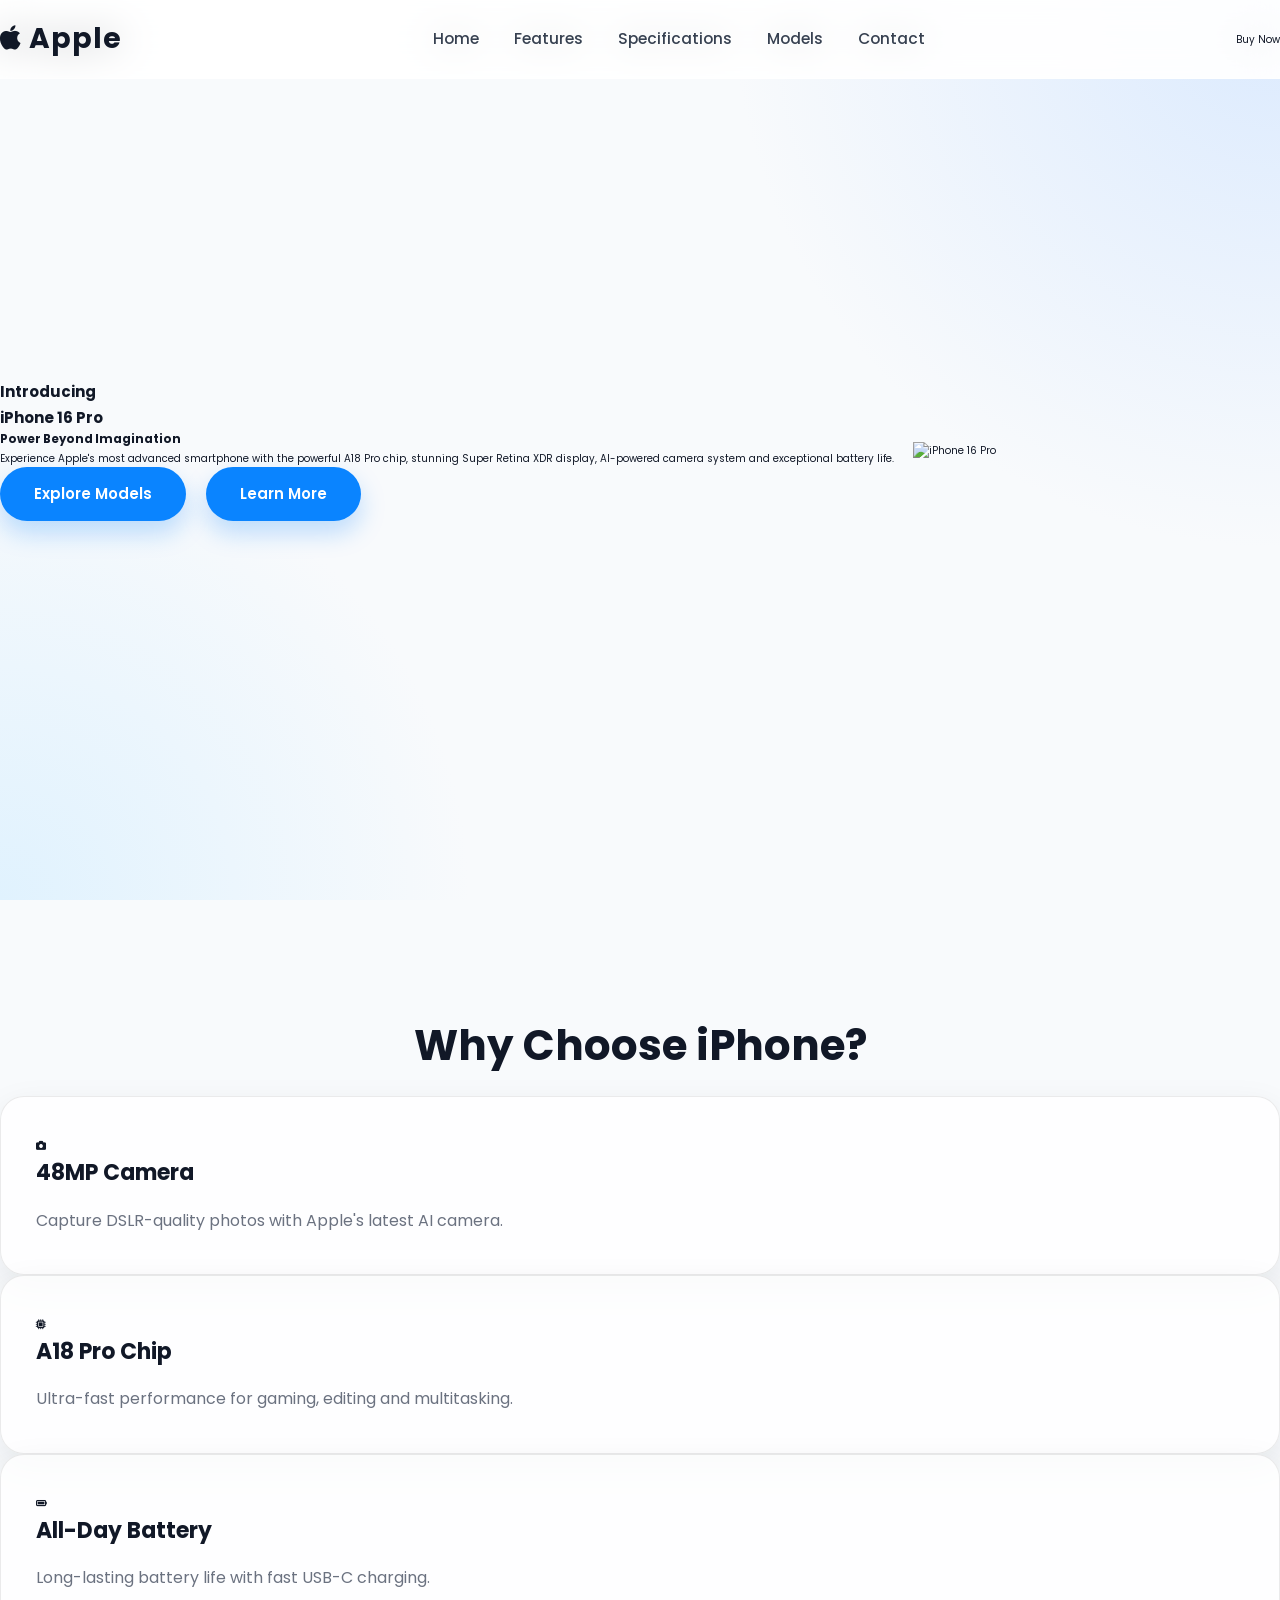
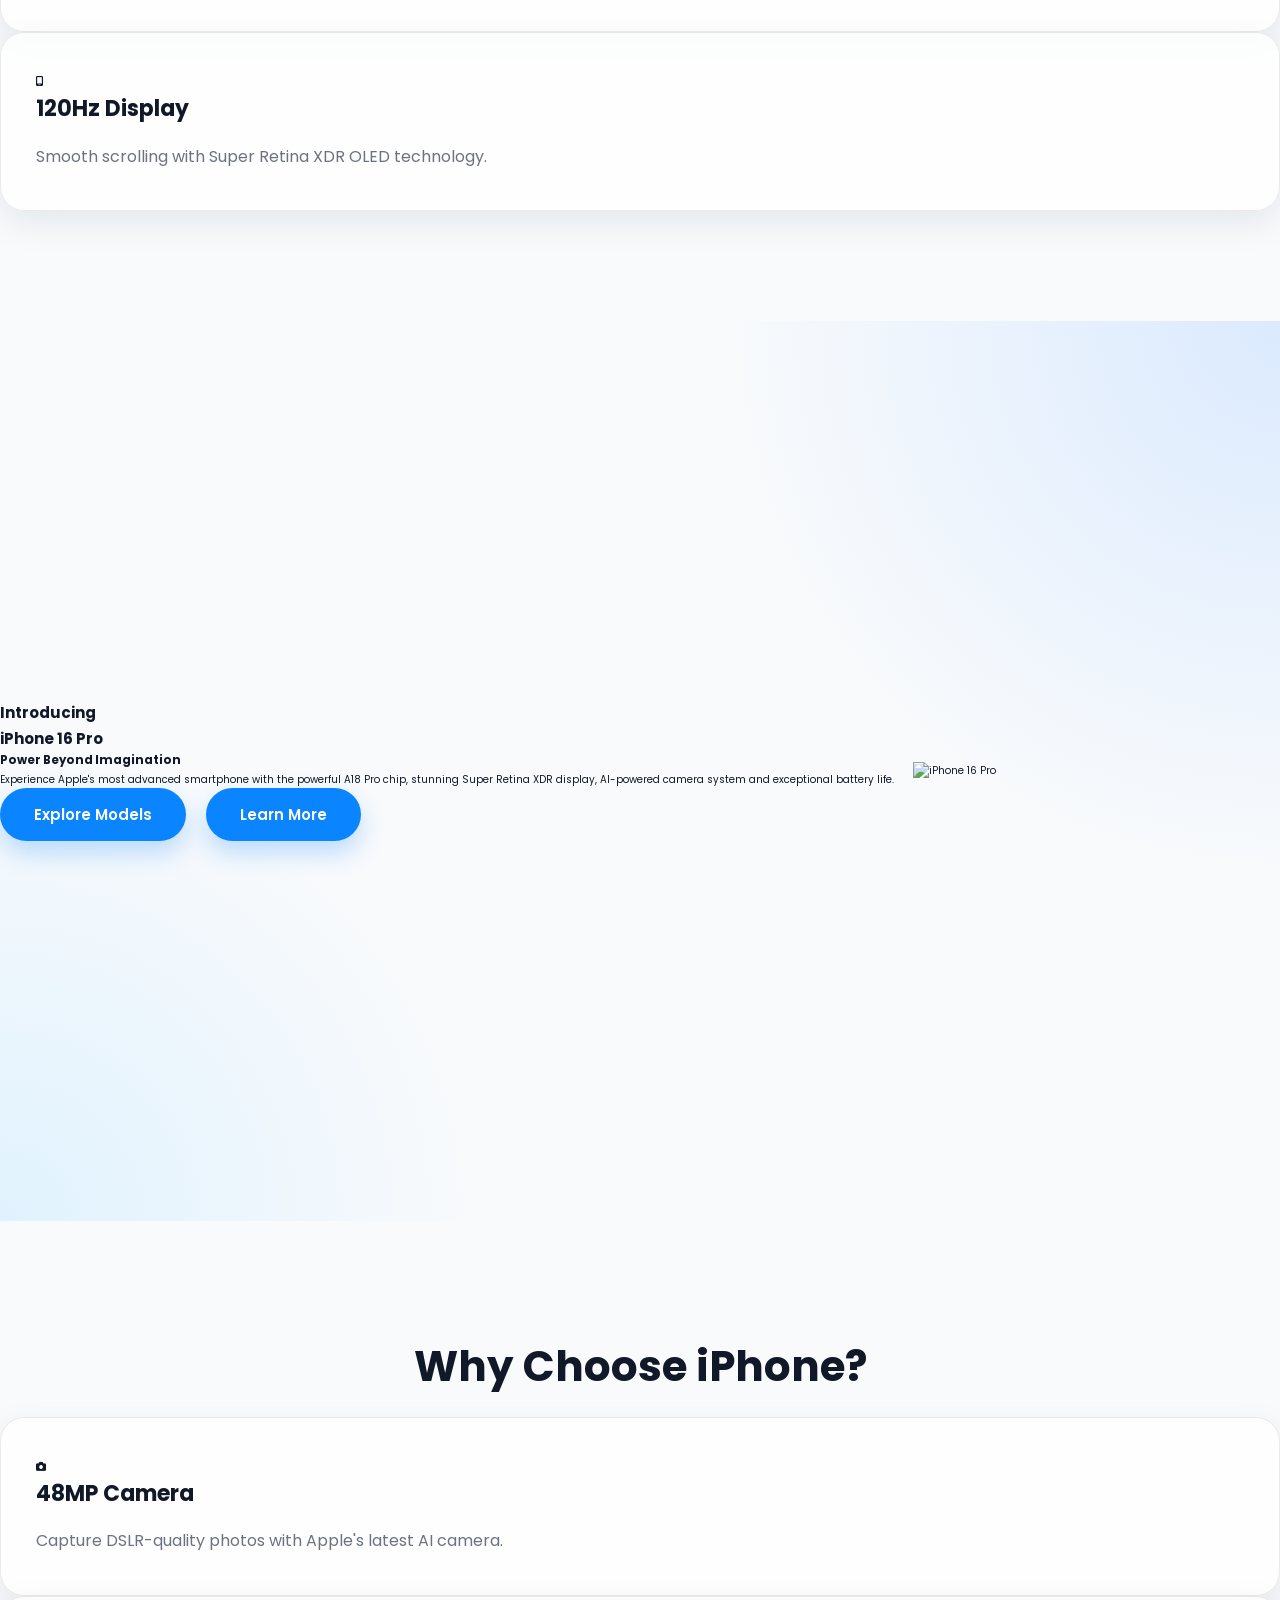
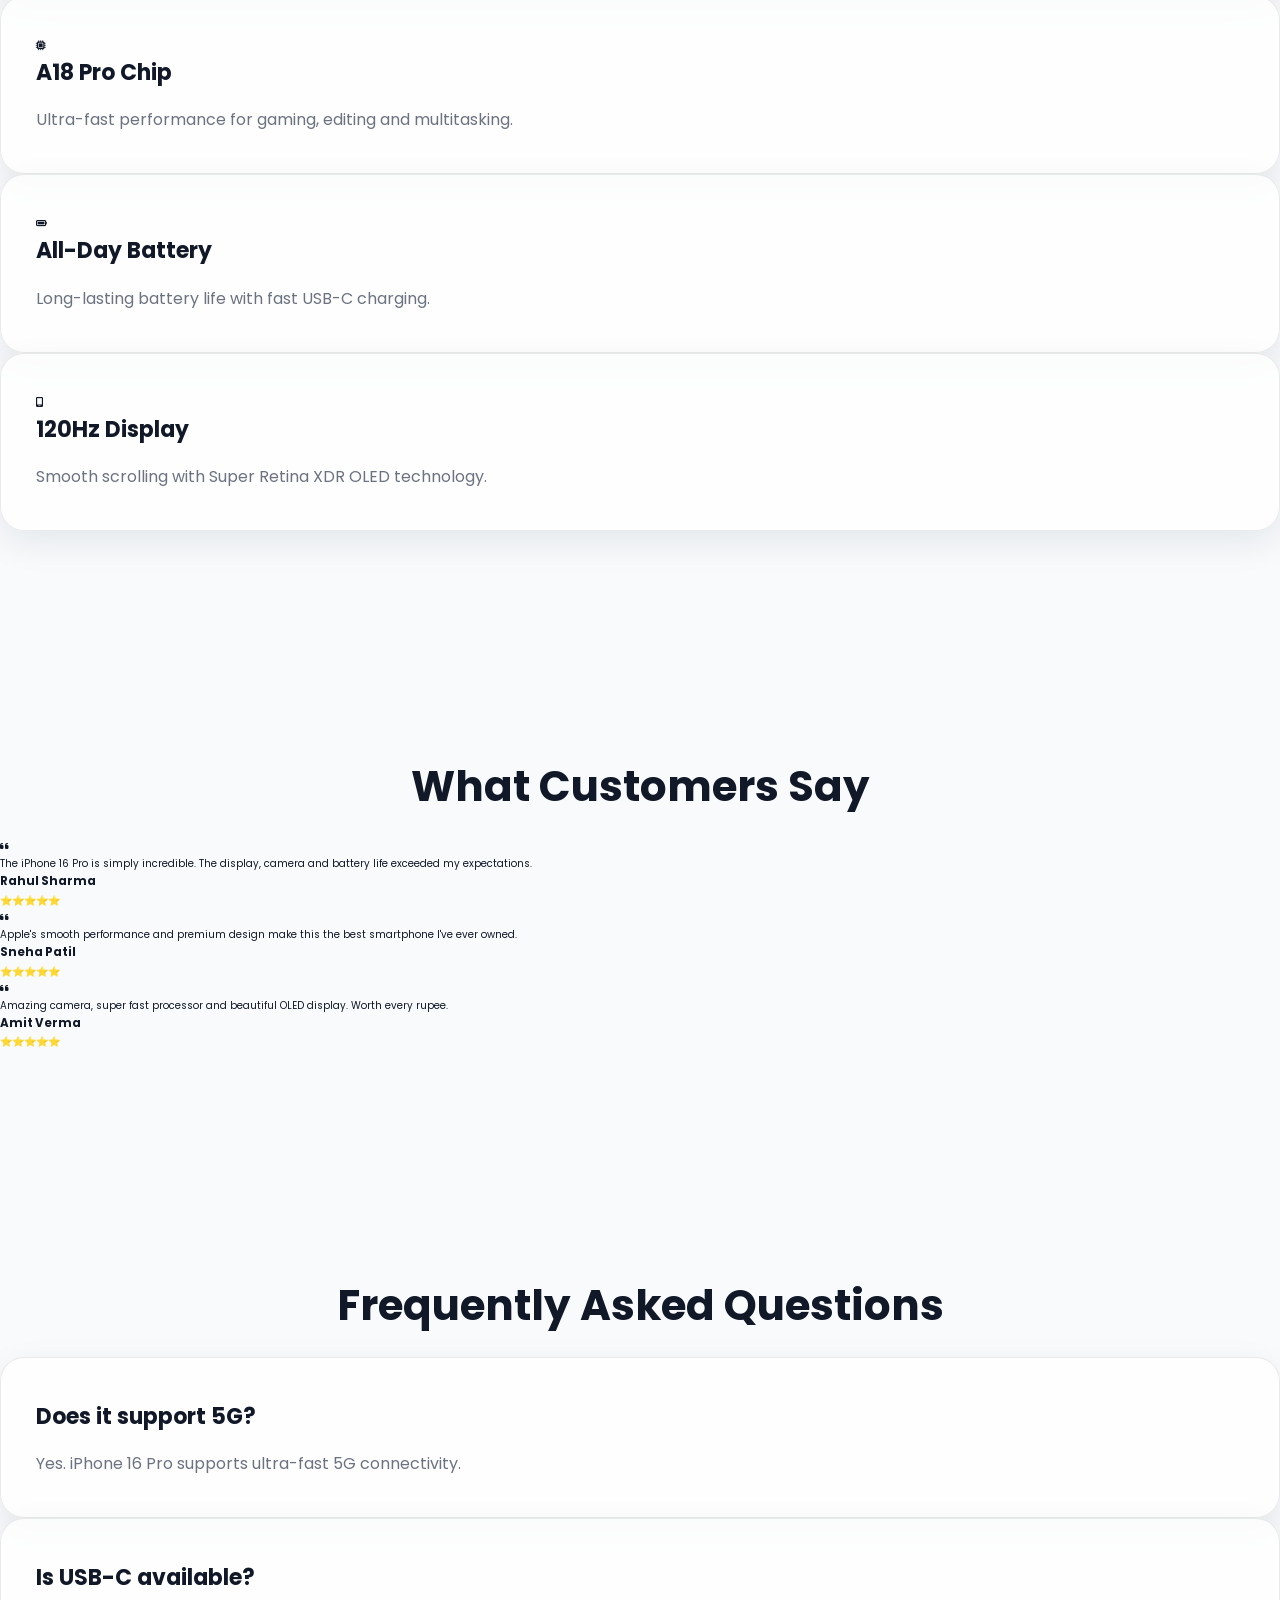
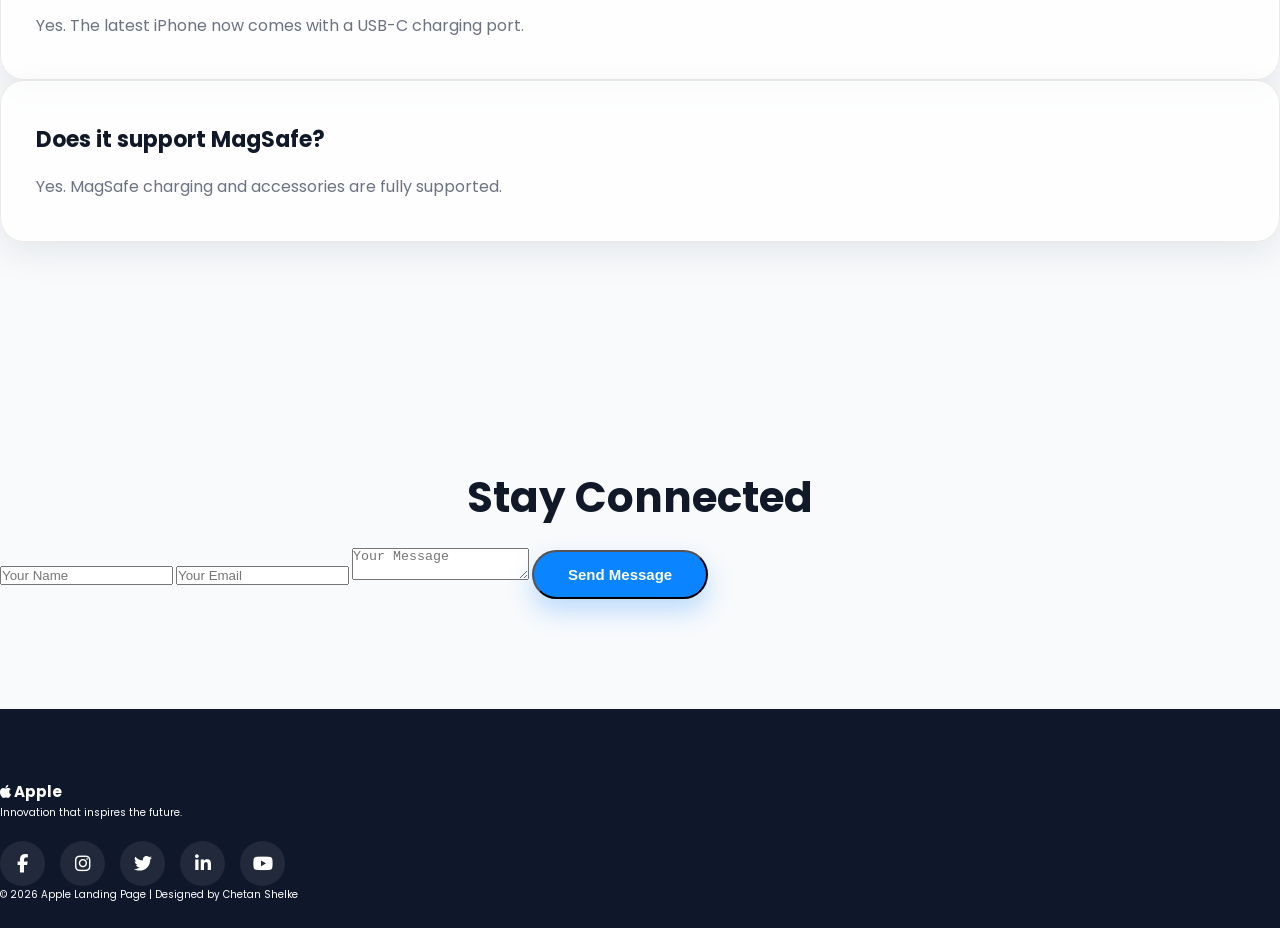
==== landingpage/index.html @ 45270ca0 "Add files via upload" ====
<!DOCTYPE html>
<html lang="en">

<head>

    <meta charset="UTF-8">
    <meta name="viewport" content="width=device-width, initial-scale=1.0">

    <title>Apple iPhone 16 Pro | Landing Page</title>

    <link rel="stylesheet" href="style.css">

    <link href="https://fonts.googleapis.com/css2?family=Poppins:wght@300;400;500;600;700;800&display=swap" rel="stylesheet">

    <link rel="stylesheet"
    href="https://cdnjs.cloudflare.com/ajax/libs/font-awesome/6.6.0/css/all.min.css">

</head>

<body>

<!--================ NAVBAR ================-->

<header>

<nav class="navbar">

<div class="logo">

<i class="fa-brands fa-apple"></i> Apple

</div>

<ul class="nav-links">

<li><a href="#home">Home</a></li>

<li><a href="#features">Features</a></li>

<li><a href="#specs">Specifications</a></li>

<li><a href="#models">Models</a></li>

<li><a href="#contact">Contact</a></li>

</ul>

<a href="#" class="buy-btn">

Buy Now

</a>

</nav>

</header>

<!--================ HERO ================-->

<section id="home" class="hero">

<div class="hero-text">

<h1>

Introducing

</h1>

<h2>

iPhone 16 Pro

</h2>

<h3>

Power Beyond Imagination

</h3>

<p>

Experience Apple's most advanced smartphone with the powerful
A18 Pro chip, stunning Super Retina XDR display, AI-powered
camera system and exceptional battery life.

</p>

<div class="hero-buttons">

<a href="#models" class="btn">

Explore Models

</a>

<a href="#features" class="btn secondary">

Learn More

</a>

</div>

</div>

<div class="hero-image">

<img src="images/iphone1.png" alt="iPhone 16 Pro">

</div>

</section>

<!--================ FEATURES ================-->

<section id="features">

<h2 class="section-title">

Why Choose iPhone?

</h2>

<div class="feature-container">

<div class="feature-card">

<i class="fa-solid fa-camera"></i>

<h3>48MP Camera</h3>

<p>

Capture DSLR-quality photos with Apple's latest AI camera.

</p>

</div>

<div class="feature-card">

<i class="fa-solid fa-microchip"></i>

<h3>A18 Pro Chip</h3>

<p>

Ultra-fast performance for gaming, editing and multitasking.

</p>

</div>

<div class="feature-card">

<i class="fa-solid fa-battery-full"></i>

<h3>All-Day Battery</h3>

<p>

Long-lasting battery life with fast USB-C charging.

</p>

</div>

<div class="feature-card">

<i class="fa-solid fa-mobile-screen"></i>

<h3>120Hz Display</h3>

<p>

Smooth scrolling with Super Retina XDR OLED technology.

</p>

</div>

</div>

</section>

<!DOCTYPE html>
<html lang="en">

<head>

    <meta charset="UTF-8">
    <meta name="viewport" content="width=device-width, initial-scale=1.0">

    <title>Apple iPhone 16 Pro | Landing Page</title>

    <link rel="stylesheet" href="style.css">

    <link href="https://fonts.googleapis.com/css2?family=Poppins:wght@300;400;500;600;700;800&display=swap" rel="stylesheet">

    <link rel="stylesheet"
    href="https://cdnjs.cloudflare.com/ajax/libs/font-awesome/6.6.0/css/all.min.css">

</head>

<body>

<!--================ NAVBAR ================-->

<header>

<nav class="navbar">

<div class="logo">

<i class="fa-brands fa-apple"></i> Apple

</div>

<ul class="nav-links">

<li><a href="#home">Home</a></li>

<li><a href="#features">Features</a></li>

<li><a href="#specs">Specifications</a></li>

<li><a href="#models">Models</a></li>

<li><a href="#contact">Contact</a></li>

</ul>

<a href="#" class="buy-btn">

Buy Now

</a>

</nav>

</header>

<!--================ HERO ================-->

<section id="home" class="hero">

<div class="hero-text">

<h1>

Introducing

</h1>

<h2>

iPhone 16 Pro

</h2>

<h3>

Power Beyond Imagination

</h3>

<p>

Experience Apple's most advanced smartphone with the powerful
A18 Pro chip, stunning Super Retina XDR display, AI-powered
camera system and exceptional battery life.

</p>

<div class="hero-buttons">

<a href="#models" class="btn">

Explore Models

</a>

<a href="#features" class="btn secondary">

Learn More

</a>

</div>

</div>

<div class="hero-image">

<img src="images/iphone1.png" alt="iPhone 16 Pro">

</div>

</section>

<!--================ FEATURES ================-->

<section id="features">

<h2 class="section-title">

Why Choose iPhone?

</h2>

<div class="feature-container">

<div class="feature-card">

<i class="fa-solid fa-camera"></i>

<h3>48MP Camera</h3>

<p>

Capture DSLR-quality photos with Apple's latest AI camera.

</p>

</div>

<div class="feature-card">

<i class="fa-solid fa-microchip"></i>

<h3>A18 Pro Chip</h3>

<p>

Ultra-fast performance for gaming, editing and multitasking.

</p>

</div>

<div class="feature-card">

<i class="fa-solid fa-battery-full"></i>

<h3>All-Day Battery</h3>

<p>

Long-lasting battery life with fast USB-C charging.

</p>

</div>

<div class="feature-card">

<i class="fa-solid fa-mobile-screen"></i>

<h3>120Hz Display</h3>

<p>

Smooth scrolling with Super Retina XDR OLED technology.

</p>

</div>

</div>

</section>

<!--================ REVIEWS ================-->

<section id="reviews">

    <h2 class="section-title">What Customers Say</h2>

    <div class="review-container">

        <div class="review-card">

            <i class="fa-solid fa-quote-left"></i>

            <p>

                The iPhone 16 Pro is simply incredible. The display,
                camera and battery life exceeded my expectations.

            </p>

            <h3>Rahul Sharma</h3>

            <span>⭐⭐⭐⭐⭐</span>

        </div>

        <div class="review-card">

            <i class="fa-solid fa-quote-left"></i>

            <p>

                Apple's smooth performance and premium design make
                this the best smartphone I've ever owned.

            </p>

            <h3>Sneha Patil</h3>

            <span>⭐⭐⭐⭐⭐</span>

        </div>

        <div class="review-card">

            <i class="fa-solid fa-quote-left"></i>

            <p>

                Amazing camera, super fast processor and beautiful
                OLED display. Worth every rupee.

            </p>

            <h3>Amit Verma</h3>

            <span>⭐⭐⭐⭐⭐</span>

        </div>

    </div>

</section>

<!--================ FAQ ================-->

<section>

    <h2 class="section-title">Frequently Asked Questions</h2>

    <div class="feature-container">

        <div class="feature-card">

            <h3>Does it support 5G?</h3>

            <p>

                Yes. iPhone 16 Pro supports ultra-fast 5G connectivity.

            </p>

        </div>

        <div class="feature-card">

            <h3>Is USB-C available?</h3>

            <p>

                Yes. The latest iPhone now comes with a USB-C charging port.

            </p>

        </div>

        <div class="feature-card">

            <h3>Does it support MagSafe?</h3>

            <p>

                Yes. MagSafe charging and accessories are fully supported.

            </p>

        </div>

    </div>

</section>

<!--================ CONTACT ================-->

<section id="contact">

    <h2 class="section-title">Stay Connected</h2>

    <form>

        <input
            type="text"
            placeholder="Your Name"
            required>

        <input
            type="email"
            placeholder="Your Email"
            required>

        <textarea
            placeholder="Your Message"
            required></textarea>

        <button class="btn">

            Send Message

        </button>

    </form>

</section>

<!--================ FOOTER ================-->

<footer>

    <div class="footer-content">

        <h2>

            <i class="fa-brands fa-apple"></i>

            Apple

        </h2>

        <p>

            Innovation that inspires the future.

        </p>

        <div class="social-icons">

            <a href="#"><i class="fab fa-facebook-f"></i></a>

            <a href="#"><i class="fab fa-instagram"></i></a>

            <a href="#"><i class="fab fa-twitter"></i></a>

            <a href="#"><i class="fab fa-linkedin-in"></i></a>

            <a href="#"><i class="fab fa-youtube"></i></a>

        </div>

        <p class="copyright">

            © 2026 Apple Landing Page | Designed by Chetan Shelke

        </p>

    </div>

</footer>

<script src="script.js"></script>

</body>

</html>
---- landingpage/style.css ----
/*========================================
        MODERN PREMIUM LANDING PAGE
        PART 1
========================================*/

@import url('https://fonts.googleapis.com/css2?family=Poppins:wght@300;400;500;600;700;800&display=swap');

:root{
    --primary:#0a84ff;
    --dark:#111827;
    --text:#374151;
    --light:#6b7280;
    --white:#ffffff;
    --bg:#f8fafc;
    --border:rgba(0,0,0,.08);
    --shadow:0 12px 35px rgba(15,23,42,.08);
    --radius:20px;
    --transition:.35s ease;
}

*{
    margin:0;
    padding:0;
    box-sizing:border-box;
    scroll-behavior:smooth;
}

html{
    font-size:62.5%;
}

body{
    font-family:'Poppins',sans-serif;
    background:var(--bg);
    color:var(--dark);
    overflow-x:hidden;
    line-height:1.7;
}

a{
    text-decoration:none;
    color:inherit;
}

ul{
    list-style:none;
}

img{
    width:100%;
    display:block;
}

.container{
    width:90%;
    max-width:1250px;
    margin:auto;
}

section{
    padding:110px 0;
}

/*========================================
            SECTION TITLE
========================================*/

.section-title{
    font-size:4.2rem;
    font-weight:700;
    text-align:center;
    margin-bottom:15px;
    color:var(--dark);
}

.section-title span{
    color:var(--primary);
}

.section-subtitle{
    text-align:center;
    font-size:1.7rem;
    color:var(--light);
    max-width:700px;
    margin:0 auto 70px;
}

/*========================================
            HEADER
========================================*/

header{
    position:fixed;
    top:0;
    left:0;
    width:100%;
    z-index:1000;
    backdrop-filter:blur(18px);
    background:rgba(255,255,255,.75);
    border-bottom:1px solid rgba(255,255,255,.3);
}

nav{
    height:78px;
    display:flex;
    justify-content:space-between;
    align-items:center;
}

.logo{
    font-size:2.8rem;
    font-weight:700;
    letter-spacing:1px;
}

.logo span{
    color:var(--primary);
}

.nav-links{
    display:flex;
    gap:35px;
}

.nav-links a{
    font-size:1.55rem;
    font-weight:500;
    color:var(--text);
    position:relative;
    transition:var(--transition);
}

.nav-links a::after{
    content:"";
    position:absolute;
    left:0;
    bottom:-6px;
    width:0;
    height:2px;
    background:var(--primary);
    transition:var(--transition);
}

.nav-links a:hover{
    color:var(--primary);
}

.nav-links a:hover::after{
    width:100%;
}

.btn{
    display:inline-flex;
    align-items:center;
    justify-content:center;
    padding:14px 34px;
    border-radius:50px;
    background:var(--primary);
    color:#fff;
    font-size:1.5rem;
    font-weight:600;
    transition:var(--transition);
    box-shadow:0 12px 25px rgba(10,132,255,.25);
}

.btn:hover{
    transform:translateY(-4px);
    box-shadow:0 18px 35px rgba(10,132,255,.35);
}

.btn-outline{
    background:transparent;
    color:var(--primary);
    border:2px solid var(--primary);
    box-shadow:none;
}

.btn-outline:hover{
    background:var(--primary);
    color:#fff;
}

/*========================================
            HERO
========================================*/

.hero{
    min-height:100vh;
    display:flex;
    align-items:center;
    background:
    radial-gradient(circle at top right,#dbeafe 0%,transparent 35%),
    radial-gradient(circle at bottom left,#e0f2fe 0%,transparent 30%),
    #f8fafc;
}

.hero-content{
    flex:1;
}

.hero-content h1{
    font-size:6rem;
    line-height:1.15;
    margin-bottom:20px;
    font-weight:800;
}

.hero-content h1 span{
    color:var(--primary);
}

.hero-content p{
    font-size:1.8rem;
    color:var(--light);
    max-width:580px;
    margin-bottom:40px;
}

.hero-buttons{
    display:flex;
    gap:20px;
}

.hero-image{
    flex:1;
    display:flex;
    justify-content:center;
}

.hero-image img{
    width:90%;
    max-width:520px;
    animation:float 5s ease-in-out infinite;
}

@keyframes float{

0%{
transform:translateY(0);
}

50%{
transform:translateY(-18px);
}

100%{
transform:translateY(0);
}

}

/*========================================
            FEATURES
========================================*/

.features{
    background:#fff;
}

.features-grid{
    display:grid;
    grid-template-columns:repeat(auto-fit,minmax(280px,1fr));
    gap:30px;
}

.feature-card{
    background:rgba(255,255,255,.8);
    border:1px solid var(--border);
    border-radius:24px;
    padding:40px 35px;
    transition:var(--transition);
    box-shadow:var(--shadow);
}

.feature-card:hover{
    transform:translateY(-10px);
    border-color:rgba(10,132,255,.3);
}

.feature-icon{
    width:70px;
    height:70px;
    border-radius:18px;
    display:flex;
    align-items:center;
    justify-content:center;
    background:#eef6ff;
    color:var(--primary);
    font-size:3rem;
    margin-bottom:25px;
}

.feature-card h3{
    font-size:2.2rem;
    margin-bottom:15px;
}

.feature-card p{
    font-size:1.6rem;
    color:var(--light);
}

/*========================================
            ABOUT
========================================*/

.about{
    background:#f8fafc;
}

.about-wrapper{
    display:grid;
    grid-template-columns:repeat(auto-fit,minmax(420px,1fr));
    gap:70px;
    align-items:center;
}

.about-image img{
    border-radius:28px;
    box-shadow:var(--shadow);
}

.about-content h2{
    font-size:4.2rem;
    margin-bottom:20px;
}

.about-content h2 span{
    color:var(--primary);
}

.about-content p{
    font-size:1.7rem;
    color:var(--light);
    margin-bottom:25px;
}

.about-list{
    margin-top:30px;
}

.about-list li{
    display:flex;
    align-items:center;
    gap:15px;
    font-size:1.7rem;
    margin-bottom:18px;
    color:var(--text);
}

.about-list i{
    width:40px;
    height:40px;
    border-radius:50%;
    display:flex;
    justify-content:center;
    align-items:center;
    background:#eaf4ff;
    color:var(--primary);
    font-size:1.7rem;
}

/*========================================
        MODERN PREMIUM LANDING PAGE
        PART 2
========================================*/

/*========================================
            SERVICES
========================================*/

.services{
    background:#ffffff;
}

.services-grid{
    display:grid;
    grid-template-columns:repeat(auto-fit,minmax(320px,1fr));
    gap:35px;
}

.service-card{
    background:#fff;
    border:1px solid var(--border);
    border-radius:24px;
    overflow:hidden;
    box-shadow:var(--shadow);
    transition:var(--transition);
}

.service-card:hover{
    transform:translateY(-12px);
    box-shadow:0 20px 45px rgba(15,23,42,.12);
}

.service-card img{
    height:240px;
    object-fit:cover;
}

.service-content{
    padding:30px;
}

.service-content h3{
    font-size:2.3rem;
    margin-bottom:15px;
}

.service-content p{
    font-size:1.6rem;
    color:var(--light);
    margin-bottom:20px;
}

/*========================================
            STATS
========================================*/

.stats{
    background:linear-gradient(135deg,#0f172a,#1e3a8a);
    color:#fff;
}

.stats-grid{
    display:grid;
    grid-template-columns:repeat(auto-fit,minmax(220px,1fr));
    gap:30px;
    text-align:center;
}

.stat-box{
    padding:30px;
}

.stat-box h2{
    font-size:5rem;
    font-weight:700;
    margin-bottom:10px;
}

.stat-box p{
    font-size:1.7rem;
    opacity:.9;
}

/*========================================
        TESTIMONIALS
========================================*/

.testimonials{
    background:#f8fafc;
}

.testimonial-grid{
    display:grid;
    grid-template-columns:repeat(auto-fit,minmax(320px,1fr));
    gap:35px;
}

.testimonial-card{
    background:#fff;
    padding:35px;
    border-radius:24px;
    border:1px solid var(--border);
    box-shadow:var(--shadow);
    transition:var(--transition);
}

.testimonial-card:hover{
    transform:translateY(-8px);
}

.testimonial-card img{
    width:75px;
    height:75px;
    border-radius:50%;
    margin-bottom:20px;
    object-fit:cover;
}

.testimonial-card h3{
    font-size:2rem;
    margin-bottom:8px;
}

.testimonial-card span{
    display:block;
    color:var(--primary);
    margin-bottom:15px;
    font-size:1.4rem;
}

.testimonial-card p{
    font-size:1.6rem;
    color:var(--light);
    margin-bottom:15px;
}

.stars{
    color:#f59e0b;
    font-size:1.8rem;
}

/*========================================
            CONTACT
========================================*/

.contact{
    background:#ffffff;
}

.contact-wrapper{
    display:grid;
    grid-template-columns:repeat(auto-fit,minmax(380px,1fr));
    gap:60px;
    align-items:center;
}

.contact-info h2{
    font-size:4rem;
    margin-bottom:20px;
}

.contact-info p{
    font-size:1.7rem;
    color:var(--light);
    margin-bottom:30px;
}

.contact-details div{
    display:flex;
    align-items:center;
    gap:15px;
    margin-bottom:20px;
    font-size:1.6rem;
}

.contact-details i{
    width:48px;
    height:48px;
    border-radius:50%;
    background:#eef6ff;
    color:var(--primary);
    display:flex;
    justify-content:center;
    align-items:center;
}

.contact-form{
    background:#fff;
    padding:40px;
    border-radius:24px;
    border:1px solid var(--border);
    box-shadow:var(--shadow);
}

.contact-form input,
.contact-form textarea{
    width:100%;
    padding:16px 18px;
    margin-bottom:20px;
    border:1px solid #d1d5db;
    border-radius:12px;
    font-size:1.6rem;
    font-family:'Poppins',sans-serif;
    outline:none;
    transition:.3s;
}

.contact-form input:focus,
.contact-form textarea:focus{
    border-color:var(--primary);
}

.contact-form textarea{
    resize:none;
    height:170px;
}

.contact-form button{
    border:none;
    cursor:pointer;
}

/*========================================
            FOOTER
========================================*/

footer{
    background:#0f172a;
    color:#fff;
    padding:70px 0 25px;
}

.footer-container{
    display:grid;
    grid-template-columns:repeat(auto-fit,minmax(240px,1fr));
    gap:40px;
}

.footer-box h3{
    font-size:2.2rem;
    margin-bottom:20px;
}

.footer-box p,
.footer-box a{
    color:#cbd5e1;
    font-size:1.5rem;
    margin-bottom:12px;
    display:block;
    transition:.3s;
}

.footer-box a:hover{
    color:#ffffff;
    padding-left:5px;
}

.social-icons{
    display:flex;
    gap:15px;
    margin-top:20px;
}

.social-icons a{
    width:45px;
    height:45px;
    display:flex;
    justify-content:center;
    align-items:center;
    border-radius:50%;
    background:rgba(255,255,255,.08);
    transition:.3s;
    font-size:1.8rem;
}

.social-icons a:hover{
    background:var(--primary);
    transform:translateY(-5px);
}

.footer-bottom{
    margin-top:50px;
    padding-top:20px;
    border-top:1px solid rgba(255,255,255,.1);
    text-align:center;
    font-size:1.5rem;
    color:#94a3b8;
}

/*========================================
        SCROLL TO TOP
========================================*/

.scroll-top{
    position:fixed;
    right:25px;
    bottom:25px;
    width:52px;
    height:52px;
    background:var(--primary);
    color:#fff;
    display:flex;
    justify-content:center;
    align-items:center;
    border-radius:50%;
    box-shadow:0 12px 25px rgba(10,132,255,.35);
    transition:var(--transition);
    cursor:pointer;
    z-index:999;
}

.scroll-top:hover{
    transform:translateY(-6px) scale(1.08);
}

/*========================================
        RESPONSIVE
========================================*/

@media(max-width:992px){

    html{
        font-size:58%;
    }

    .hero{
        flex-direction:column;
        text-align:center;
        padding-top:120px;
    }

    .hero-buttons{
        justify-content:center;
    }

    .about-wrapper,
    .contact-wrapper{
        grid-template-columns:1fr;
    }

    nav{
        flex-direction:column;
        height:auto;
        padding:18px 0;
    }

    .nav-links{
        margin-top:15px;
        flex-wrap:wrap;
        justify-content:center;
    }
}

@media(max-width:768px){

    html{
        font-size:55%;
    }

    .section-title{
        font-size:3.4rem;
    }

    .hero-content h1{
        font-size:4.5rem;
    }

    .services-grid,
    .stats-grid,
    .testimonial-grid,
    .footer-container{
        grid-template-columns:1fr;
    }
}

@media(max-width:480px){

    html{
        font-size:50%;
    }

    .hero-content h1{
        font-size:3.8rem;
    }

    .btn{
        width:100%;
    }

    .hero-buttons{
        flex-direction:column;
    }

    .contact-form{
        padding:25px;
    }

    .feature-card,
    .service-card,
    .testimonial-card{
        border-radius:18px;
    }
}
---- landingpage/style.css ----
/*========================================
        MODERN PREMIUM LANDING PAGE
        PART 1
========================================*/

@import url('https://fonts.googleapis.com/css2?family=Poppins:wght@300;400;500;600;700;800&display=swap');

:root{
    --primary:#0a84ff;
    --dark:#111827;
    --text:#374151;
    --light:#6b7280;
    --white:#ffffff;
    --bg:#f8fafc;
    --border:rgba(0,0,0,.08);
    --shadow:0 12px 35px rgba(15,23,42,.08);
    --radius:20px;
    --transition:.35s ease;
}

*{
    margin:0;
    padding:0;
    box-sizing:border-box;
    scroll-behavior:smooth;
}

html{
    font-size:62.5%;
}

body{
    font-family:'Poppins',sans-serif;
    background:var(--bg);
    color:var(--dark);
    overflow-x:hidden;
    line-height:1.7;
}

a{
    text-decoration:none;
    color:inherit;
}

ul{
    list-style:none;
}

img{
    width:100%;
    display:block;
}

.container{
    width:90%;
    max-width:1250px;
    margin:auto;
}

section{
    padding:110px 0;
}

/*========================================
            SECTION TITLE
========================================*/

.section-title{
    font-size:4.2rem;
    font-weight:700;
    text-align:center;
    margin-bottom:15px;
    color:var(--dark);
}

.section-title span{
    color:var(--primary);
}

.section-subtitle{
    text-align:center;
    font-size:1.7rem;
    color:var(--light);
    max-width:700px;
    margin:0 auto 70px;
}

/*========================================
            HEADER
========================================*/

header{
    position:fixed;
    top:0;
    left:0;
    width:100%;
    z-index:1000;
    backdrop-filter:blur(18px);
    background:rgba(255,255,255,.75);
    border-bottom:1px solid rgba(255,255,255,.3);
}

nav{
    height:78px;
    display:flex;
    justify-content:space-between;
    align-items:center;
}

.logo{
    font-size:2.8rem;
    font-weight:700;
    letter-spacing:1px;
}

.logo span{
    color:var(--primary);
}

.nav-links{
    display:flex;
    gap:35px;
}

.nav-links a{
    font-size:1.55rem;
    font-weight:500;
    color:var(--text);
    position:relative;
    transition:var(--transition);
}

.nav-links a::after{
    content:"";
    position:absolute;
    left:0;
    bottom:-6px;
    width:0;
    height:2px;
    background:var(--primary);
    transition:var(--transition);
}

.nav-links a:hover{
    color:var(--primary);
}

.nav-links a:hover::after{
    width:100%;
}

.btn{
    display:inline-flex;
    align-items:center;
    justify-content:center;
    padding:14px 34px;
    border-radius:50px;
    background:var(--primary);
    color:#fff;
    font-size:1.5rem;
    font-weight:600;
    transition:var(--transition);
    box-shadow:0 12px 25px rgba(10,132,255,.25);
}

.btn:hover{
    transform:translateY(-4px);
    box-shadow:0 18px 35px rgba(10,132,255,.35);
}

.btn-outline{
    background:transparent;
    color:var(--primary);
    border:2px solid var(--primary);
    box-shadow:none;
}

.btn-outline:hover{
    background:var(--primary);
    color:#fff;
}

/*========================================
            HERO
========================================*/

.hero{
    min-height:100vh;
    display:flex;
    align-items:center;
    background:
    radial-gradient(circle at top right,#dbeafe 0%,transparent 35%),
    radial-gradient(circle at bottom left,#e0f2fe 0%,transparent 30%),
    #f8fafc;
}

.hero-content{
    flex:1;
}

.hero-content h1{
    font-size:6rem;
    line-height:1.15;
    margin-bottom:20px;
    font-weight:800;
}

.hero-content h1 span{
    color:var(--primary);
}

.hero-content p{
    font-size:1.8rem;
    color:var(--light);
    max-width:580px;
    margin-bottom:40px;
}

.hero-buttons{
    display:flex;
    gap:20px;
}

.hero-image{
    flex:1;
    display:flex;
    justify-content:center;
}

.hero-image img{
    width:90%;
    max-width:520px;
    animation:float 5s ease-in-out infinite;
}

@keyframes float{

0%{
transform:translateY(0);
}

50%{
transform:translateY(-18px);
}

100%{
transform:translateY(0);
}

}

/*========================================
            FEATURES
========================================*/

.features{
    background:#fff;
}

.features-grid{
    display:grid;
    grid-template-columns:repeat(auto-fit,minmax(280px,1fr));
    gap:30px;
}

.feature-card{
    background:rgba(255,255,255,.8);
    border:1px solid var(--border);
    border-radius:24px;
    padding:40px 35px;
    transition:var(--transition);
    box-shadow:var(--shadow);
}

.feature-card:hover{
    transform:translateY(-10px);
    border-color:rgba(10,132,255,.3);
}

.feature-icon{
    width:70px;
    height:70px;
    border-radius:18px;
    display:flex;
    align-items:center;
    justify-content:center;
    background:#eef6ff;
    color:var(--primary);
    font-size:3rem;
    margin-bottom:25px;
}

.feature-card h3{
    font-size:2.2rem;
    margin-bottom:15px;
}

.feature-card p{
    font-size:1.6rem;
    color:var(--light);
}

/*========================================
            ABOUT
========================================*/

.about{
    background:#f8fafc;
}

.about-wrapper{
    display:grid;
    grid-template-columns:repeat(auto-fit,minmax(420px,1fr));
    gap:70px;
    align-items:center;
}

.about-image img{
    border-radius:28px;
    box-shadow:var(--shadow);
}

.about-content h2{
    font-size:4.2rem;
    margin-bottom:20px;
}

.about-content h2 span{
    color:var(--primary);
}

.about-content p{
    font-size:1.7rem;
    color:var(--light);
    margin-bottom:25px;
}

.about-list{
    margin-top:30px;
}

.about-list li{
    display:flex;
    align-items:center;
    gap:15px;
    font-size:1.7rem;
    margin-bottom:18px;
    color:var(--text);
}

.about-list i{
    width:40px;
    height:40px;
    border-radius:50%;
    display:flex;
    justify-content:center;
    align-items:center;
    background:#eaf4ff;
    color:var(--primary);
    font-size:1.7rem;
}

/*========================================
        MODERN PREMIUM LANDING PAGE
        PART 2
========================================*/

/*========================================
            SERVICES
========================================*/

.services{
    background:#ffffff;
}

.services-grid{
    display:grid;
    grid-template-columns:repeat(auto-fit,minmax(320px,1fr));
    gap:35px;
}

.service-card{
    background:#fff;
    border:1px solid var(--border);
    border-radius:24px;
    overflow:hidden;
    box-shadow:var(--shadow);
    transition:var(--transition);
}

.service-card:hover{
    transform:translateY(-12px);
    box-shadow:0 20px 45px rgba(15,23,42,.12);
}

.service-card img{
    height:240px;
    object-fit:cover;
}

.service-content{
    padding:30px;
}

.service-content h3{
    font-size:2.3rem;
    margin-bottom:15px;
}

.service-content p{
    font-size:1.6rem;
    color:var(--light);
    margin-bottom:20px;
}

/*========================================
            STATS
========================================*/

.stats{
    background:linear-gradient(135deg,#0f172a,#1e3a8a);
    color:#fff;
}

.stats-grid{
    display:grid;
    grid-template-columns:repeat(auto-fit,minmax(220px,1fr));
    gap:30px;
    text-align:center;
}

.stat-box{
    padding:30px;
}

.stat-box h2{
    font-size:5rem;
    font-weight:700;
    margin-bottom:10px;
}

.stat-box p{
    font-size:1.7rem;
    opacity:.9;
}

/*========================================
        TESTIMONIALS
========================================*/

.testimonials{
    background:#f8fafc;
}

.testimonial-grid{
    display:grid;
    grid-template-columns:repeat(auto-fit,minmax(320px,1fr));
    gap:35px;
}

.testimonial-card{
    background:#fff;
    padding:35px;
    border-radius:24px;
    border:1px solid var(--border);
    box-shadow:var(--shadow);
    transition:var(--transition);
}

.testimonial-card:hover{
    transform:translateY(-8px);
}

.testimonial-card img{
    width:75px;
    height:75px;
    border-radius:50%;
    margin-bottom:20px;
    object-fit:cover;
}

.testimonial-card h3{
    font-size:2rem;
    margin-bottom:8px;
}

.testimonial-card span{
    display:block;
    color:var(--primary);
    margin-bottom:15px;
    font-size:1.4rem;
}

.testimonial-card p{
    font-size:1.6rem;
    color:var(--light);
    margin-bottom:15px;
}

.stars{
    color:#f59e0b;
    font-size:1.8rem;
}

/*========================================
            CONTACT
========================================*/

.contact{
    background:#ffffff;
}

.contact-wrapper{
    display:grid;
    grid-template-columns:repeat(auto-fit,minmax(380px,1fr));
    gap:60px;
    align-items:center;
}

.contact-info h2{
    font-size:4rem;
    margin-bottom:20px;
}

.contact-info p{
    font-size:1.7rem;
    color:var(--light);
    margin-bottom:30px;
}

.contact-details div{
    display:flex;
    align-items:center;
    gap:15px;
    margin-bottom:20px;
    font-size:1.6rem;
}

.contact-details i{
    width:48px;
    height:48px;
    border-radius:50%;
    background:#eef6ff;
    color:var(--primary);
    display:flex;
    justify-content:center;
    align-items:center;
}

.contact-form{
    background:#fff;
    padding:40px;
    border-radius:24px;
    border:1px solid var(--border);
    box-shadow:var(--shadow);
}

.contact-form input,
.contact-form textarea{
    width:100%;
    padding:16px 18px;
    margin-bottom:20px;
    border:1px solid #d1d5db;
    border-radius:12px;
    font-size:1.6rem;
    font-family:'Poppins',sans-serif;
    outline:none;
    transition:.3s;
}

.contact-form input:focus,
.contact-form textarea:focus{
    border-color:var(--primary);
}

.contact-form textarea{
    resize:none;
    height:170px;
}

.contact-form button{
    border:none;
    cursor:pointer;
}

/*========================================
            FOOTER
========================================*/

footer{
    background:#0f172a;
    color:#fff;
    padding:70px 0 25px;
}

.footer-container{
    display:grid;
    grid-template-columns:repeat(auto-fit,minmax(240px,1fr));
    gap:40px;
}

.footer-box h3{
    font-size:2.2rem;
    margin-bottom:20px;
}

.footer-box p,
.footer-box a{
    color:#cbd5e1;
    font-size:1.5rem;
    margin-bottom:12px;
    display:block;
    transition:.3s;
}

.footer-box a:hover{
    color:#ffffff;
    padding-left:5px;
}

.social-icons{
    display:flex;
    gap:15px;
    margin-top:20px;
}

.social-icons a{
    width:45px;
    height:45px;
    display:flex;
    justify-content:center;
    align-items:center;
    border-radius:50%;
    background:rgba(255,255,255,.08);
    transition:.3s;
    font-size:1.8rem;
}

.social-icons a:hover{
    background:var(--primary);
    transform:translateY(-5px);
}

.footer-bottom{
    margin-top:50px;
    padding-top:20px;
    border-top:1px solid rgba(255,255,255,.1);
    text-align:center;
    font-size:1.5rem;
    color:#94a3b8;
}

/*========================================
        SCROLL TO TOP
========================================*/

.scroll-top{
    position:fixed;
    right:25px;
    bottom:25px;
    width:52px;
    height:52px;
    background:var(--primary);
    color:#fff;
    display:flex;
    justify-content:center;
    align-items:center;
    border-radius:50%;
    box-shadow:0 12px 25px rgba(10,132,255,.35);
    transition:var(--transition);
    cursor:pointer;
    z-index:999;
}

.scroll-top:hover{
    transform:translateY(-6px) scale(1.08);
}

/*========================================
        RESPONSIVE
========================================*/

@media(max-width:992px){

    html{
        font-size:58%;
    }

    .hero{
        flex-direction:column;
        text-align:center;
        padding-top:120px;
    }

    .hero-buttons{
        justify-content:center;
    }

    .about-wrapper,
    .contact-wrapper{
        grid-template-columns:1fr;
    }

    nav{
        flex-direction:column;
        height:auto;
        padding:18px 0;
    }

    .nav-links{
        margin-top:15px;
        flex-wrap:wrap;
        justify-content:center;
    }
}

@media(max-width:768px){

    html{
        font-size:55%;
    }

    .section-title{
        font-size:3.4rem;
    }

    .hero-content h1{
        font-size:4.5rem;
    }

    .services-grid,
    .stats-grid,
    .testimonial-grid,
    .footer-container{
        grid-template-columns:1fr;
    }
}

@media(max-width:480px){

    html{
        font-size:50%;
    }

    .hero-content h1{
        font-size:3.8rem;
    }

    .btn{
        width:100%;
    }

    .hero-buttons{
        flex-direction:column;
    }

    .contact-form{
        padding:25px;
    }

    .feature-card,
    .service-card,
    .testimonial-card{
        border-radius:18px;
    }
}
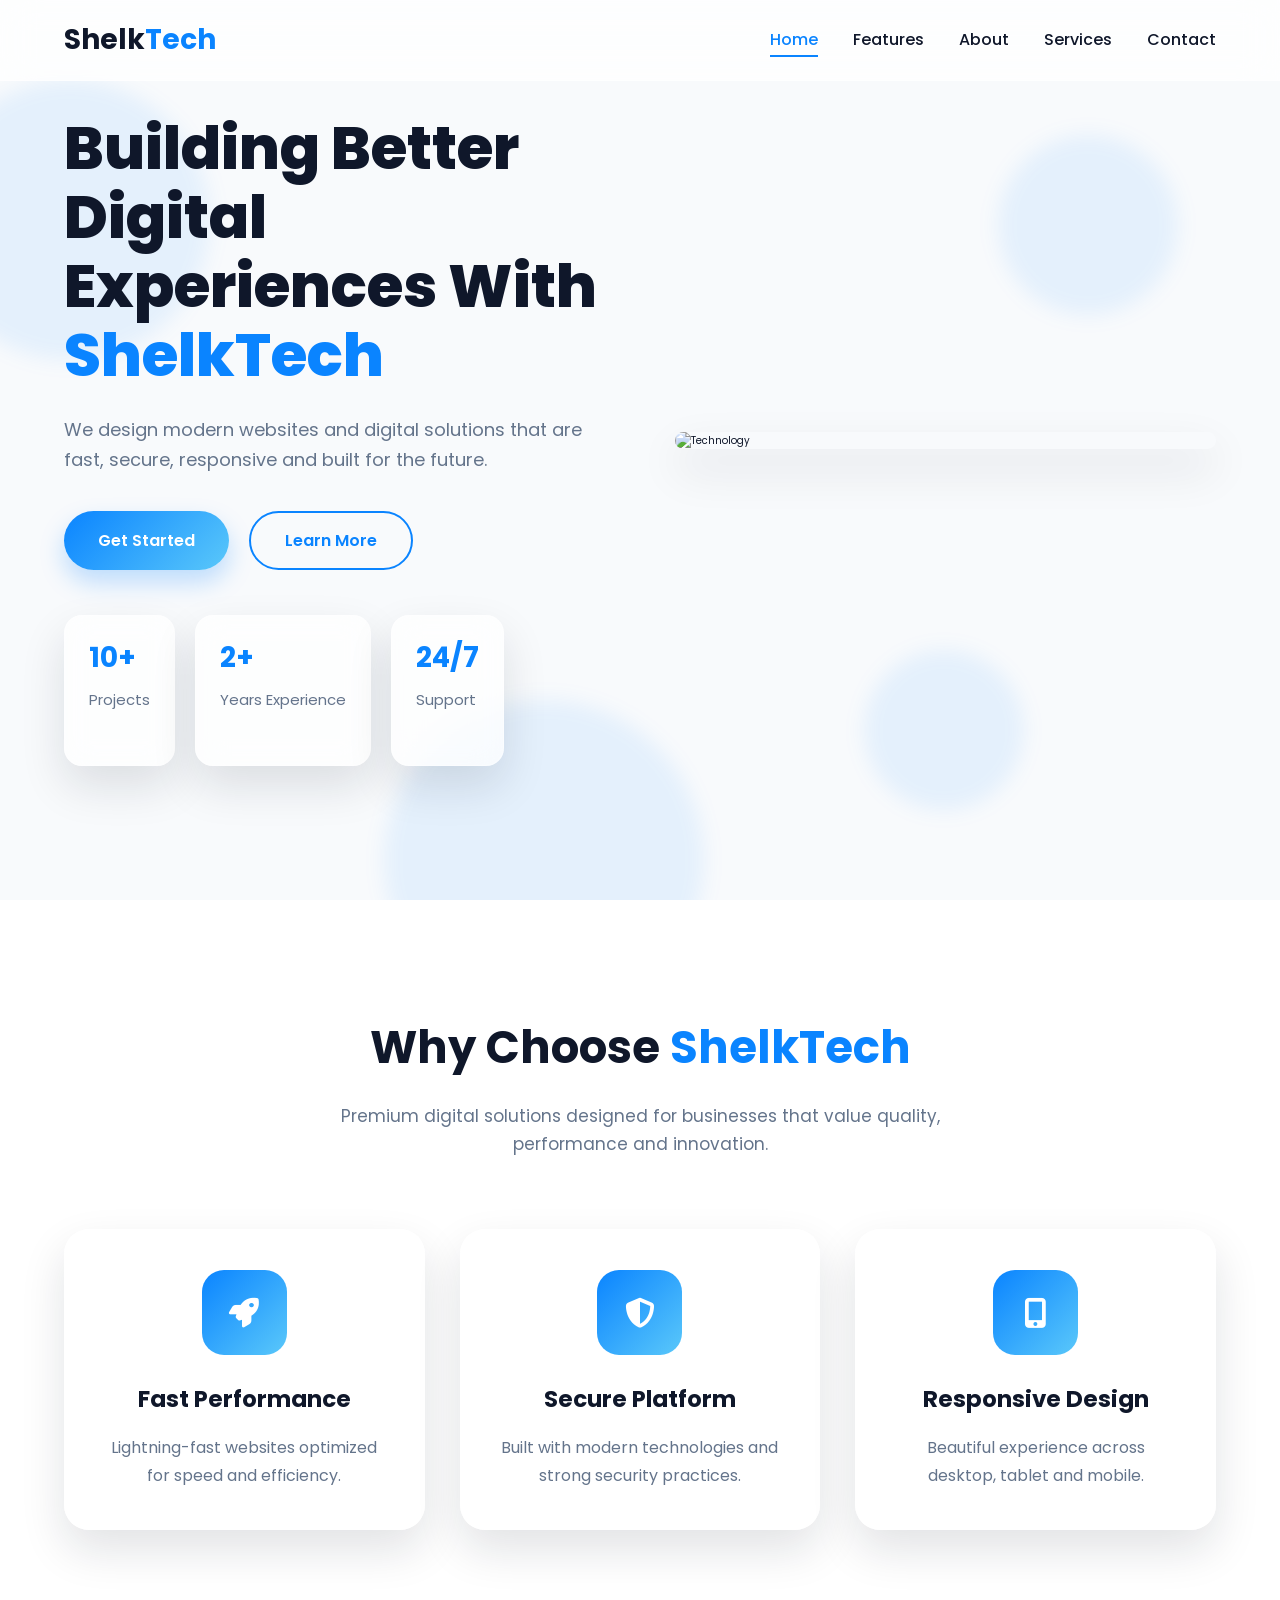
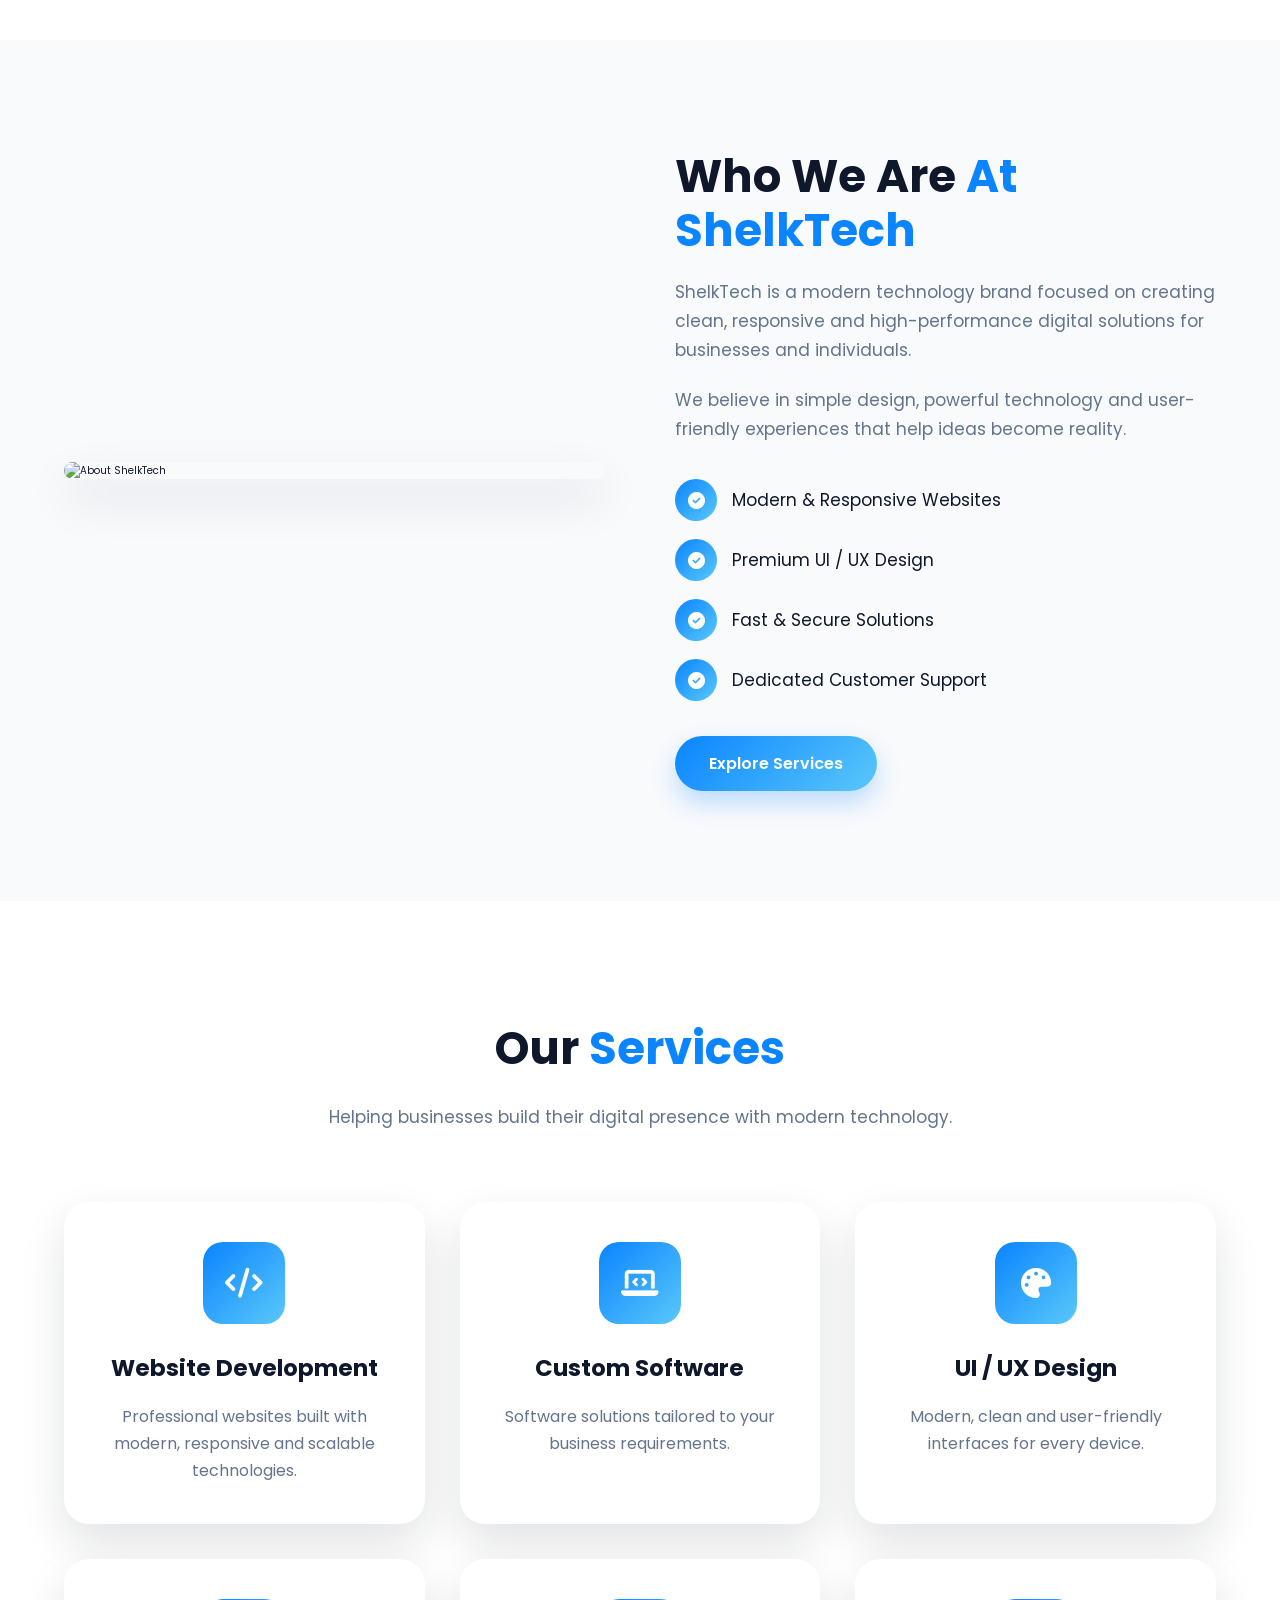
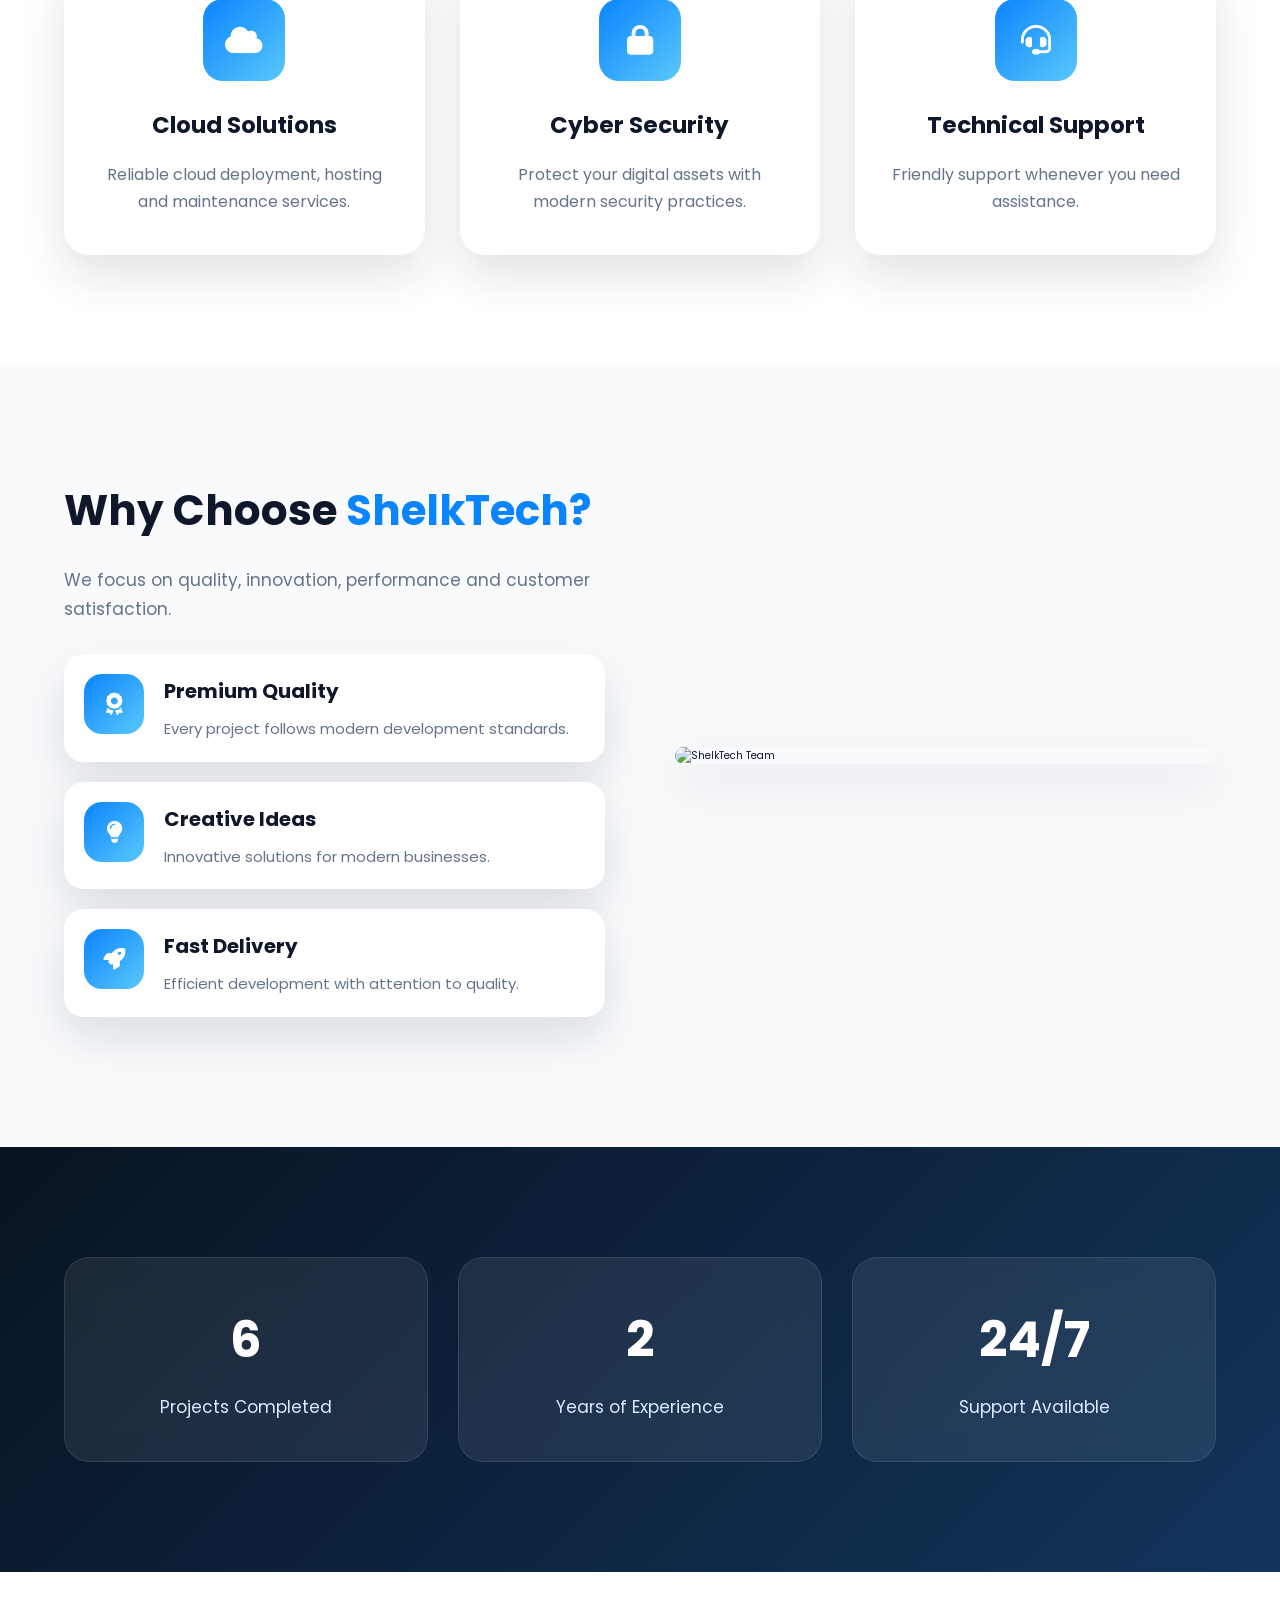
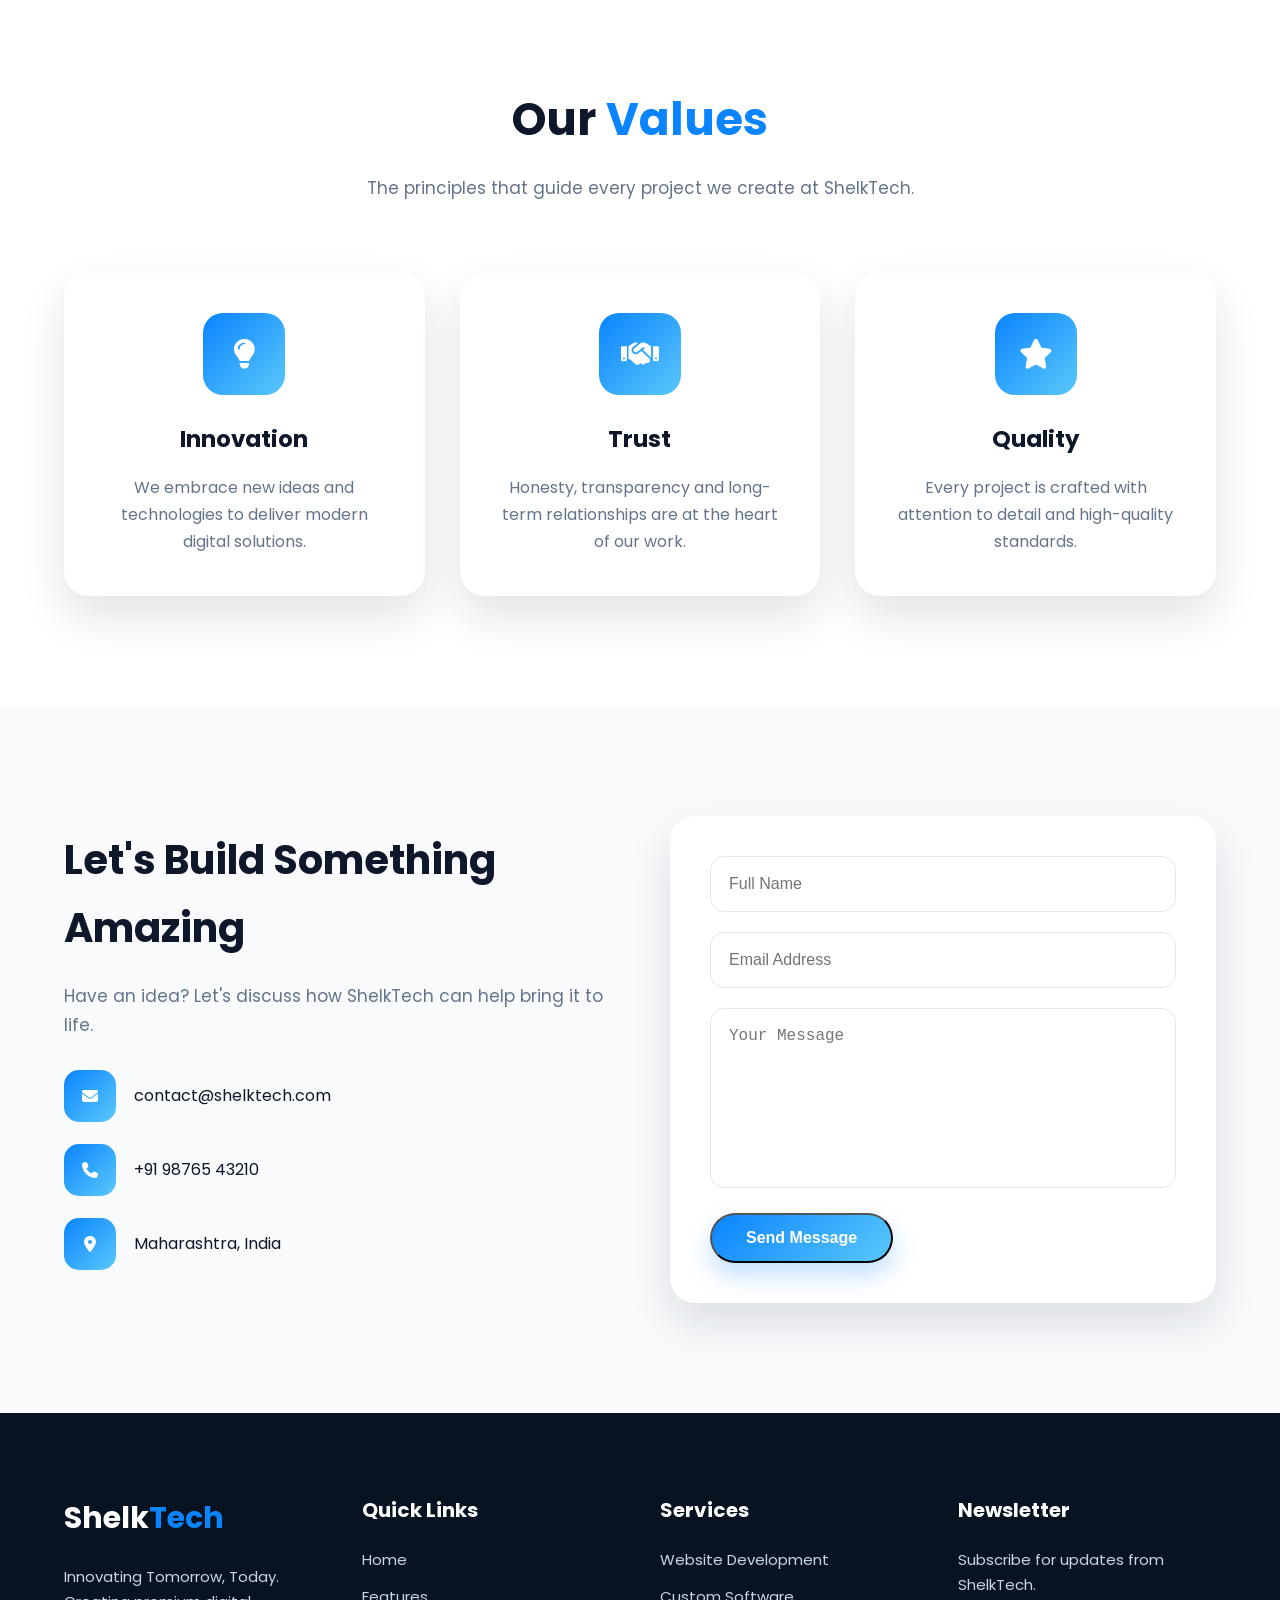
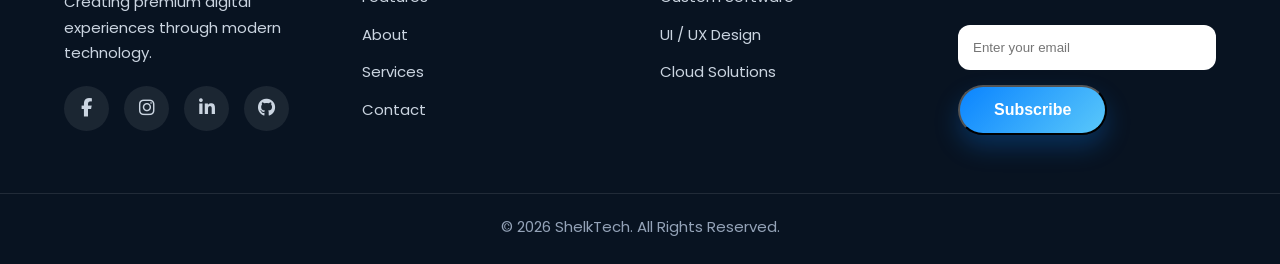
==== commit 69014ab1: "Add files via upload" ====
--- a/landingpage/index.html
+++ b/landingpage/index.html
@@ -3,181 +3,477 @@
 
 <head>
 
-    <meta charset="UTF-8">
-    <meta name="viewport" content="width=device-width, initial-scale=1.0">
-
-    <title>Apple iPhone 16 Pro | Landing Page</title>
-
-    <link rel="stylesheet" href="style.css">
-
-    <link href="https://fonts.googleapis.com/css2?family=Poppins:wght@300;400;500;600;700;800&display=swap" rel="stylesheet">
-
-    <link rel="stylesheet"
-    href="https://cdnjs.cloudflare.com/ajax/libs/font-awesome/6.6.0/css/all.min.css">
+<meta charset="UTF-8">
+<meta name="viewport" content="width=device-width, initial-scale=1.0">
+
+<title>ShelkTech | Innovating Tomorrow, Today.</title>
+
+<link rel="preconnect" href="https://fonts.googleapis.com">
+<link rel="preconnect" href="https://fonts.gstatic.com" crossorigin>
+
+<link href="https://fonts.googleapis.com/css2?family=Poppins:wght@300;400;500;600;700;800&display=swap" rel="stylesheet">
+
+<link rel="stylesheet"
+href="https://cdnjs.cloudflare.com/ajax/libs/font-awesome/6.6.0/css/all.min.css">
+
+<link rel="stylesheet" href="style.css">
 
 </head>
 
 <body>
 
-<!--================ NAVBAR ================-->
+<!--========== PRELOADER ==========-->
+
+<div id="preloader">
+    <div class="loader"></div>
+</div>
+
+<!--========== SCROLL PROGRESS BAR ==========-->
+
+<div id="progress-bar"></div>
+
+<!--========== BACKGROUND SHAPES ==========-->
+
+<div class="bg-shapes">
+
+    <span></span>
+    <span></span>
+    <span></span>
+    <span></span>
+
+</div>
+
+<!--========== HEADER ==========-->
 
 <header>
 
-<nav class="navbar">
-
-<div class="logo">
-
-<i class="fa-brands fa-apple"></i> Apple
-
-</div>
+<div class="container">
+
+<nav>
+
+<a href="#" class="logo">
+
+Shelk<span>Tech</span>
+
+</a>
 
 <ul class="nav-links">
 
 <li><a href="#home">Home</a></li>
-
 <li><a href="#features">Features</a></li>
-
-<li><a href="#specs">Specifications</a></li>
-
-<li><a href="#models">Models</a></li>
-
+<li><a href="#about">About</a></li>
+<li><a href="#services">Services</a></li>
 <li><a href="#contact">Contact</a></li>
 
 </ul>
 
-<a href="#" class="buy-btn">
-
-Buy Now
+<div class="menu-btn">
+
+<i class="fas fa-bars"></i>
+
+</div>
+
+</nav>
+
+</div>
+
+</header>
+
+<!--========== HERO SECTION ==========-->
+
+<section class="hero" id="home">
+
+<div class="container hero-container">
+
+<div class="hero-content">
+
+<h1>
+
+Building Better Digital Experiences With
+
+<span>ShelkTech</span>
+
+</h1>
+
+<p>
+
+We design modern websites and digital
+solutions that are fast, secure,
+responsive and built for the future.
+
+</p>
+
+<div class="hero-buttons">
+
+<a href="#services" class="btn">
+
+Get Started
 
 </a>
 
-</nav>
-
-</header>
-
-<!--================ HERO ================-->
-
-<section id="home" class="hero">
-
-<div class="hero-text">
-
-<h1>
-
-Introducing
-
-</h1>
+<a href="#about" class="btn btn-outline">
+
+Learn More
+
+</a>
+
+</div>
+
+<div class="hero-stats">
+
+<div>
+
+<h2>10+</h2>
+
+<p>Projects</p>
+
+</div>
+
+<div>
+
+<h2>2+</h2>
+
+<p>Years Experience</p>
+
+</div>
+
+<div>
+
+<h2>24/7</h2>
+
+<p>Support</p>
+
+</div>
+
+</div>
+
+</div>
+
+<div class="hero-image">
+
+<img src="https://images.unsplash.com/photo-1518770660439-4636190af475?w=1200"
+alt="Technology">
+
+</div>
+
+</div>
+
+</section>
+
+<!--========== FEATURES ==========-->
+
+<section class="features" id="features">
+
+<div class="container">
+
+<div class="section-title">
 
 <h2>
 
-iPhone 16 Pro
+Why Choose
+
+<span>ShelkTech</span>
 
 </h2>
 
+<p>
+
+Premium digital solutions designed
+for businesses that value quality,
+performance and innovation.
+
+</p>
+
+</div>
+
+<div class="feature-grid">
+
+<div class="feature-card">
+
+<i class="fas fa-rocket"></i>
+
 <h3>
 
-Power Beyond Imagination
+Fast Performance
 
 </h3>
 
 <p>
 
-Experience Apple's most advanced smartphone with the powerful
-A18 Pro chip, stunning Super Retina XDR display, AI-powered
-camera system and exceptional battery life.
-
-</p>
-
-<div class="hero-buttons">
-
-<a href="#models" class="btn">
-
-Explore Models
+Lightning-fast websites optimized
+for speed and efficiency.
+
+</p>
+
+</div>
+
+<div class="feature-card">
+
+<i class="fas fa-shield-halved"></i>
+
+<h3>
+
+Secure Platform
+
+</h3>
+
+<p>
+
+Built with modern technologies
+and strong security practices.
+
+</p>
+
+</div>
+
+<div class="feature-card">
+
+<i class="fas fa-mobile-screen-button"></i>
+
+<h3>
+
+Responsive Design
+
+</h3>
+
+<p>
+
+Beautiful experience across
+desktop, tablet and mobile.
+
+</p>
+
+</div>
+
+</div>
+
+</div>
+
+</section><!--========== ABOUT ==========-->
+
+<section class="about" id="about">
+
+<div class="container about-container">
+
+<div class="about-image">
+
+<img src="https://images.unsplash.com/photo-1551434678-e076c223a692?w=1200"
+alt="About ShelkTech">
+
+</div>
+
+<div class="about-content">
+
+<h2>
+
+Who We Are
+
+<span>At ShelkTech</span>
+
+</h2>
+
+<p>
+
+ShelkTech is a modern technology brand focused on
+creating clean, responsive and high-performance
+digital solutions for businesses and individuals.
+
+</p>
+
+<p>
+
+We believe in simple design, powerful technology
+and user-friendly experiences that help ideas
+become reality.
+
+</p>
+
+<div class="about-list">
+
+<div>
+
+<i class="fas fa-circle-check"></i>
+
+<span>Modern & Responsive Websites</span>
+
+</div>
+
+<div>
+
+<i class="fas fa-circle-check"></i>
+
+<span>Premium UI / UX Design</span>
+
+</div>
+
+<div>
+
+<i class="fas fa-circle-check"></i>
+
+<span>Fast & Secure Solutions</span>
+
+</div>
+
+<div>
+
+<i class="fas fa-circle-check"></i>
+
+<span>Dedicated Customer Support</span>
+
+</div>
+
+</div>
+
+<a href="#services" class="btn">
+
+Explore Services
 
 </a>
 
-<a href="#features" class="btn secondary">
-
-Learn More
-
-</a>
-
-</div>
-
-</div>
-
-<div class="hero-image">
-
-<img src="images/iphone1.png" alt="iPhone 16 Pro">
+</div>
 
 </div>
 
 </section>
 
-<!--================ FEATURES ================-->
-
-<section id="features">
-
-<h2 class="section-title">
-
-Why Choose iPhone?
+<!--========== SERVICES ==========-->
+
+<section class="services" id="services">
+
+<div class="container">
+
+<div class="section-title">
+
+<h2>
+
+Our <span>Services</span>
 
 </h2>
 
-<div class="feature-container">
-
-<div class="feature-card">
-
-<i class="fa-solid fa-camera"></i>
-
-<h3>48MP Camera</h3>
-
-<p>
-
-Capture DSLR-quality photos with Apple's latest AI camera.
-
-</p>
-
-</div>
-
-<div class="feature-card">
-
-<i class="fa-solid fa-microchip"></i>
-
-<h3>A18 Pro Chip</h3>
-
-<p>
-
-Ultra-fast performance for gaming, editing and multitasking.
-
-</p>
-
-</div>
-
-<div class="feature-card">
-
-<i class="fa-solid fa-battery-full"></i>
-
-<h3>All-Day Battery</h3>
-
-<p>
-
-Long-lasting battery life with fast USB-C charging.
-
-</p>
-
-</div>
-
-<div class="feature-card">
-
-<i class="fa-solid fa-mobile-screen"></i>
-
-<h3>120Hz Display</h3>
-
-<p>
-
-Smooth scrolling with Super Retina XDR OLED technology.
-
-</p>
+<p>
+
+Helping businesses build their digital
+presence with modern technology.
+
+</p>
+
+</div>
+
+<div class="services-grid">
+
+<div class="service-card">
+
+<i class="fas fa-code"></i>
+
+<h3>
+
+Website Development
+
+</h3>
+
+<p>
+
+Professional websites built with modern,
+responsive and scalable technologies.
+
+</p>
+
+</div>
+
+<div class="service-card">
+
+<i class="fas fa-laptop-code"></i>
+
+<h3>
+
+Custom Software
+
+</h3>
+
+<p>
+
+Software solutions tailored to your
+business requirements.
+
+</p>
+
+</div>
+
+<div class="service-card">
+
+<i class="fas fa-palette"></i>
+
+<h3>
+
+UI / UX Design
+
+</h3>
+
+<p>
+
+Modern, clean and user-friendly
+interfaces for every device.
+
+</p>
+
+</div>
+
+<div class="service-card">
+
+<i class="fas fa-cloud"></i>
+
+<h3>
+
+Cloud Solutions
+
+</h3>
+
+<p>
+
+Reliable cloud deployment,
+hosting and maintenance services.
+
+</p>
+
+</div>
+
+<div class="service-card">
+
+<i class="fas fa-lock"></i>
+
+<h3>
+
+Cyber Security
+
+</h3>
+
+<p>
+
+Protect your digital assets with
+modern security practices.
+
+</p>
+
+</div>
+
+<div class="service-card">
+
+<i class="fas fa-headset"></i>
+
+<h3>
+
+Technical Support
+
+</h3>
+
+<p>
+
+Friendly support whenever you
+need assistance.
+
+</p>
+
+</div>
 
 </div>
 
@@ -185,186 +481,228 @@
 
 </section>
 
-<!DOCTYPE html>
-<html lang="en">
-
-<head>
-
-    <meta charset="UTF-8">
-    <meta name="viewport" content="width=device-width, initial-scale=1.0">
-
-    <title>Apple iPhone 16 Pro | Landing Page</title>
-
-    <link rel="stylesheet" href="style.css">
-
-    <link href="https://fonts.googleapis.com/css2?family=Poppins:wght@300;400;500;600;700;800&display=swap" rel="stylesheet">
-
-    <link rel="stylesheet"
-    href="https://cdnjs.cloudflare.com/ajax/libs/font-awesome/6.6.0/css/all.min.css">
-
-</head>
-
-<body>
-
-<!--================ NAVBAR ================-->
-
-<header>
-
-<nav class="navbar">
-
-<div class="logo">
-
-<i class="fa-brands fa-apple"></i> Apple
-
-</div>
-
-<ul class="nav-links">
-
-<li><a href="#home">Home</a></li>
-
-<li><a href="#features">Features</a></li>
-
-<li><a href="#specs">Specifications</a></li>
-
-<li><a href="#models">Models</a></li>
-
-<li><a href="#contact">Contact</a></li>
-
-</ul>
-
-<a href="#" class="buy-btn">
-
-Buy Now
-
-</a>
-
-</nav>
-
-</header>
-
-<!--================ HERO ================-->
-
-<section id="home" class="hero">
-
-<div class="hero-text">
-
-<h1>
-
-Introducing
-
-</h1>
+<!--========== WHY CHOOSE US ==========-->
+
+<section class="choose">
+
+<div class="container choose-container">
+
+<div class="choose-content">
 
 <h2>
 
-iPhone 16 Pro
+Why Choose
+
+<span>ShelkTech?</span>
 
 </h2>
 
-<h3>
-
-Power Beyond Imagination
-
-</h3>
-
-<p>
-
-Experience Apple's most advanced smartphone with the powerful
-A18 Pro chip, stunning Super Retina XDR display, AI-powered
-camera system and exceptional battery life.
-
-</p>
-
-<div class="hero-buttons">
-
-<a href="#models" class="btn">
-
-Explore Models
-
-</a>
-
-<a href="#features" class="btn secondary">
-
-Learn More
-
-</a>
-
-</div>
-
-</div>
-
-<div class="hero-image">
-
-<img src="images/iphone1.png" alt="iPhone 16 Pro">
+<p>
+
+We focus on quality, innovation,
+performance and customer satisfaction.
+
+</p>
+
+<div class="choose-box">
+
+<i class="fas fa-award"></i>
+
+<div>
+
+<h3>Premium Quality</h3>
+
+<p>
+
+Every project follows modern
+development standards.
+
+</p>
+
+</div>
+
+</div>
+
+<div class="choose-box">
+
+<i class="fas fa-lightbulb"></i>
+
+<div>
+
+<h3>Creative Ideas</h3>
+
+<p>
+
+Innovative solutions for
+modern businesses.
+
+</p>
+
+</div>
+
+</div>
+
+<div class="choose-box">
+
+<i class="fas fa-rocket"></i>
+
+<div>
+
+<h3>Fast Delivery</h3>
+
+<p>
+
+Efficient development with
+attention to quality.
+
+</p>
+
+</div>
+
+</div>
+
+</div>
+
+<div class="choose-image">
+
+<img src="https://images.unsplash.com/photo-1522202176988-66273c2fd55f?w=1200"
+alt="ShelkTech Team">
+
+</div>
 
 </div>
 
 </section>
 
-<!--================ FEATURES ================-->
-
-<section id="features">
-
-<h2 class="section-title">
-
-Why Choose iPhone?
+<!--========== STATISTICS ==========-->
+
+<section class="stats">
+
+<div class="container">
+
+<div class="stats-grid">
+
+<div class="stat-card">
+
+<h2 class="counter" data-target="10">
+
+0
 
 </h2>
 
-<div class="feature-container">
-
-<div class="feature-card">
-
-<i class="fa-solid fa-camera"></i>
-
-<h3>48MP Camera</h3>
-
-<p>
-
-Capture DSLR-quality photos with Apple's latest AI camera.
-
-</p>
-
-</div>
-
-<div class="feature-card">
-
-<i class="fa-solid fa-microchip"></i>
-
-<h3>A18 Pro Chip</h3>
-
-<p>
-
-Ultra-fast performance for gaming, editing and multitasking.
-
-</p>
-
-</div>
-
-<div class="feature-card">
-
-<i class="fa-solid fa-battery-full"></i>
-
-<h3>All-Day Battery</h3>
-
-<p>
-
-Long-lasting battery life with fast USB-C charging.
-
-</p>
-
-</div>
-
-<div class="feature-card">
-
-<i class="fa-solid fa-mobile-screen"></i>
-
-<h3>120Hz Display</h3>
-
-<p>
-
-Smooth scrolling with Super Retina XDR OLED technology.
-
-</p>
+<p>
+
+Projects Completed
+
+</p>
+
+</div>
+
+<div class="stat-card">
+
+<h2 class="counter" data-target="2">
+
+0
+
+</h2>
+
+<p>
+
+Years of Experience
+
+</p>
+
+</div>
+
+<div class="stat-card">
+
+<h2>
+
+24/7
+
+</h2>
+
+<p>
+
+Support Available
+
+</p>
+
+</div>
+
+</div>
+
+</div>
+
+</section><!--========== OUR VALUES ==========-->
+
+<section class="values">
+
+<div class="container">
+
+<div class="section-title">
+
+<h2>
+
+Our <span>Values</span>
+
+</h2>
+
+<p>
+
+The principles that guide every project
+we create at ShelkTech.
+
+</p>
+
+</div>
+
+<div class="services-grid">
+
+<div class="service-card">
+
+<i class="fas fa-lightbulb"></i>
+
+<h3>Innovation</h3>
+
+<p>
+
+We embrace new ideas and technologies
+to deliver modern digital solutions.
+
+</p>
+
+</div>
+
+<div class="service-card">
+
+<i class="fas fa-handshake"></i>
+
+<h3>Trust</h3>
+
+<p>
+
+Honesty, transparency and long-term
+relationships are at the heart of our work.
+
+</p>
+
+</div>
+
+<div class="service-card">
+
+<i class="fas fa-star"></i>
+
+<h3>Quality</h3>
+
+<p>
+
+Every project is crafted with attention
+to detail and high-quality standards.
+
+</p>
+
+</div>
 
 </div>
 
@@ -372,195 +710,193 @@
 
 </section>
 
-<!--================ REVIEWS ================-->
-
-<section id="reviews">
-
-    <h2 class="section-title">What Customers Say</h2>
-
-    <div class="review-container">
-
-        <div class="review-card">
-
-            <i class="fa-solid fa-quote-left"></i>
-
-            <p>
-
-                The iPhone 16 Pro is simply incredible. The display,
-                camera and battery life exceeded my expectations.
-
-            </p>
-
-            <h3>Rahul Sharma</h3>
-
-            <span>⭐⭐⭐⭐⭐</span>
-
-        </div>
-
-        <div class="review-card">
-
-            <i class="fa-solid fa-quote-left"></i>
-
-            <p>
-
-                Apple's smooth performance and premium design make
-                this the best smartphone I've ever owned.
-
-            </p>
-
-            <h3>Sneha Patil</h3>
-
-            <span>⭐⭐⭐⭐⭐</span>
-
-        </div>
-
-        <div class="review-card">
-
-            <i class="fa-solid fa-quote-left"></i>
-
-            <p>
-
-                Amazing camera, super fast processor and beautiful
-                OLED display. Worth every rupee.
-
-            </p>
-
-            <h3>Amit Verma</h3>
-
-            <span>⭐⭐⭐⭐⭐</span>
-
-        </div>
-
-    </div>
+<!--========== CONTACT ==========-->
+
+<section class="contact" id="contact">
+
+<div class="container contact-container">
+
+<div class="contact-info">
+
+<h2>
+
+Let's Build Something Amazing
+
+</h2>
+
+<p>
+
+Have an idea? Let's discuss how
+ShelkTech can help bring it to life.
+
+</p>
+
+<div class="info-box">
+
+<i class="fas fa-envelope"></i>
+
+<span>contact@shelktech.com</span>
+
+</div>
+
+<div class="info-box">
+
+<i class="fas fa-phone"></i>
+
+<span>+91 98765 43210</span>
+
+</div>
+
+<div class="info-box">
+
+<i class="fas fa-location-dot"></i>
+
+<span>Maharashtra, India</span>
+
+</div>
+
+</div>
+
+<form class="contact-form">
+
+<input
+type="text"
+placeholder="Full Name"
+required>
+
+<input
+type="email"
+placeholder="Email Address"
+required>
+
+<textarea
+placeholder="Your Message"
+required></textarea>
+
+<button
+type="submit"
+class="btn">
+
+Send Message
+
+</button>
+
+</form>
+
+</div>
 
 </section>
 
-<!--================ FAQ ================-->
-
-<section>
-
-    <h2 class="section-title">Frequently Asked Questions</h2>
-
-    <div class="feature-container">
-
-        <div class="feature-card">
-
-            <h3>Does it support 5G?</h3>
-
-            <p>
-
-                Yes. iPhone 16 Pro supports ultra-fast 5G connectivity.
-
-            </p>
-
-        </div>
-
-        <div class="feature-card">
-
-            <h3>Is USB-C available?</h3>
-
-            <p>
-
-                Yes. The latest iPhone now comes with a USB-C charging port.
-
-            </p>
-
-        </div>
-
-        <div class="feature-card">
-
-            <h3>Does it support MagSafe?</h3>
-
-            <p>
-
-                Yes. MagSafe charging and accessories are fully supported.
-
-            </p>
-
-        </div>
-
-    </div>
-
-</section>
-
-<!--================ CONTACT ================-->
-
-<section id="contact">
-
-    <h2 class="section-title">Stay Connected</h2>
-
-    <form>
-
-        <input
-            type="text"
-            placeholder="Your Name"
-            required>
-
-        <input
-            type="email"
-            placeholder="Your Email"
-            required>
-
-        <textarea
-            placeholder="Your Message"
-            required></textarea>
-
-        <button class="btn">
-
-            Send Message
-
-        </button>
-
-    </form>
-
-</section>
-
-<!--================ FOOTER ================-->
+<!--========== FOOTER ==========-->
 
 <footer>
 
-    <div class="footer-content">
-
-        <h2>
-
-            <i class="fa-brands fa-apple"></i>
-
-            Apple
-
-        </h2>
-
-        <p>
-
-            Innovation that inspires the future.
-
-        </p>
-
-        <div class="social-icons">
-
-            <a href="#"><i class="fab fa-facebook-f"></i></a>
-
-            <a href="#"><i class="fab fa-instagram"></i></a>
-
-            <a href="#"><i class="fab fa-twitter"></i></a>
-
-            <a href="#"><i class="fab fa-linkedin-in"></i></a>
-
-            <a href="#"><i class="fab fa-youtube"></i></a>
-
-        </div>
-
-        <p class="copyright">
-
-            © 2026 Apple Landing Page | Designed by Chetan Shelke
-
-        </p>
-
-    </div>
+<div class="container footer-container">
+
+<div class="footer-box">
+
+<h2>
+
+Shelk<span>Tech</span>
+
+</h2>
+
+<p>
+
+Innovating Tomorrow, Today.
+
+Creating premium digital experiences
+through modern technology.
+
+</p>
+
+<div class="social-links">
+
+<a href="#"><i class="fab fa-facebook-f"></i></a>
+
+<a href="#"><i class="fab fa-instagram"></i></a>
+
+<a href="#"><i class="fab fa-linkedin-in"></i></a>
+
+<a href="#"><i class="fab fa-github"></i></a>
+
+</div>
+
+</div>
+
+<div class="footer-box">
+
+<h3>Quick Links</h3>
+
+<a href="#home">Home</a>
+<a href="#features">Features</a>
+<a href="#about">About</a>
+<a href="#services">Services</a>
+<a href="#contact">Contact</a>
+
+</div>
+
+<div class="footer-box">
+
+<h3>Services</h3>
+
+<a href="#">Website Development</a>
+<a href="#">Custom Software</a>
+<a href="#">UI / UX Design</a>
+<a href="#">Cloud Solutions</a>
+
+</div>
+
+<div class="footer-box">
+
+<h3>Newsletter</h3>
+
+<p>
+
+Subscribe for updates from
+ShelkTech.
+
+</p>
+
+<input
+type="email"
+placeholder="Enter your email">
+
+<button class="btn">
+
+Subscribe
+
+</button>
+
+</div>
+
+</div>
+
+<div class="footer-bottom">
+
+<p>
+
+© 2026 ShelkTech. All Rights Reserved.
+
+</p>
+
+</div>
 
 </footer>
 
+<!--========== SCROLL TO TOP ==========-->
+
+<button
+class="scroll-top"
+id="scrollTop">
+
+<i class="fas fa-arrow-up"></i>
+
+</button>
+
+<!--========== JAVASCRIPT ==========-->
+
 <script src="script.js"></script>
 
 </body>
-
 </html>
--- a/landingpage/style.css
+++ b/landingpage/style.css
@@ -1,64 +1,608 @@
 /*========================================
-        MODERN PREMIUM LANDING PAGE
-        PART 1
+        GOOGLE FONT & RESET
 ========================================*/
 
 @import url('https://fonts.googleapis.com/css2?family=Poppins:wght@300;400;500;600;700;800&display=swap');
 
 :root{
-    --primary:#0a84ff;
-    --dark:#111827;
-    --text:#374151;
-    --light:#6b7280;
-    --white:#ffffff;
-    --bg:#f8fafc;
-    --border:rgba(0,0,0,.08);
-    --shadow:0 12px 35px rgba(15,23,42,.08);
-    --radius:20px;
+
+    --primary:#0A84FF;
+    --secondary:#5AC8FA;
+    --dark:#0F172A;
+    --text:#64748B;
+    --white:#FFFFFF;
+    --bg:#F8FAFC;
+
+    --glass:rgba(255,255,255,.12);
+    --border:rgba(255,255,255,.18);
+
+    --shadow:0 20px 45px rgba(15,23,42,.12);
+
     --transition:.35s ease;
+
 }
 
 *{
+
     margin:0;
     padding:0;
     box-sizing:border-box;
     scroll-behavior:smooth;
+
 }
 
 html{
+
     font-size:62.5%;
+
 }
 
 body{
+
     font-family:'Poppins',sans-serif;
+
     background:var(--bg);
+
     color:var(--dark);
+
     overflow-x:hidden;
+
     line-height:1.7;
+
 }
 
 a{
+
     text-decoration:none;
+
     color:inherit;
+
 }
 
 ul{
+
     list-style:none;
+
 }
 
 img{
+
     width:100%;
+
     display:block;
+
 }
 
 .container{
+
     width:90%;
-    max-width:1250px;
+
+    max-width:1200px;
+
     margin:auto;
+
 }
 
 section{
+
     padding:110px 0;
+
+}
+
+/*========================================
+            PRELOADER
+========================================*/
+
+#preloader{
+
+    position:fixed;
+
+    inset:0;
+
+    background:#081321;
+
+    display:flex;
+
+    justify-content:center;
+
+    align-items:center;
+
+    z-index:9999;
+
+}
+
+.loader{
+
+    width:65px;
+
+    height:65px;
+
+    border:5px solid rgba(255,255,255,.15);
+
+    border-top:5px solid var(--primary);
+
+    border-radius:50%;
+
+    animation:spin 1s linear infinite;
+
+}
+
+@keyframes spin{
+
+100%{
+
+transform:rotate(360deg);
+
+}
+
+}
+
+/*========================================
+        SCROLL PROGRESS BAR
+========================================*/
+
+#progress-bar{
+
+    position:fixed;
+
+    top:0;
+
+    left:0;
+
+    width:0;
+
+    height:4px;
+
+    background:linear-gradient(
+    90deg,
+    var(--primary),
+    var(--secondary));
+
+    z-index:9999;
+
+}
+
+/*========================================
+        BACKGROUND SHAPES
+========================================*/
+
+.bg-shapes{
+
+    position:fixed;
+
+    inset:0;
+
+    overflow:hidden;
+
+    z-index:-1;
+
+}
+
+.bg-shapes span{
+
+    position:absolute;
+
+    border-radius:50%;
+
+    background:rgba(10,132,255,.08);
+
+    filter:blur(10px);
+
+    animation:float 18s linear infinite;
+
+}
+
+.bg-shapes span:nth-child(1){
+
+    width:280px;
+
+    height:280px;
+
+    top:80px;
+
+    left:-70px;
+
+}
+
+.bg-shapes span:nth-child(2){
+
+    width:180px;
+
+    height:180px;
+
+    top:15%;
+
+    right:8%;
+
+}
+
+.bg-shapes span:nth-child(3){
+
+    width:320px;
+
+    height:320px;
+
+    bottom:-120px;
+
+    left:30%;
+
+}
+
+.bg-shapes span:nth-child(4){
+
+    width:160px;
+
+    height:160px;
+
+    bottom:10%;
+
+    right:20%;
+
+}
+
+@keyframes float{
+
+0%{
+
+transform:translateY(0);
+
+}
+
+50%{
+
+transform:translateY(-35px);
+
+}
+
+100%{
+
+transform:translateY(0);
+
+}
+
+}
+
+/*========================================
+            HEADER
+========================================*/
+
+header{
+
+    position:fixed;
+
+    top:0;
+
+    left:0;
+
+    width:100%;
+
+    backdrop-filter:blur(18px);
+
+    background:rgba(255,255,255,.75);
+
+    border-bottom:1px solid rgba(255,255,255,.3);
+
+    z-index:1000;
+
+}
+
+nav{
+
+    height:80px;
+
+    display:flex;
+
+    justify-content:space-between;
+
+    align-items:center;
+
+}
+
+.logo{
+
+    font-size:2.8rem;
+
+    font-weight:700;
+
+}
+
+.logo span{
+
+    color:var(--primary);
+
+}
+
+.nav-links{
+
+    display:flex;
+
+    gap:35px;
+
+}
+
+.nav-links a{
+
+    font-size:1.6rem;
+
+    font-weight:500;
+
+    position:relative;
+
+    transition:var(--transition);
+
+}
+
+.nav-links a::after{
+
+    content:"";
+
+    position:absolute;
+
+    left:0;
+
+    bottom:-6px;
+
+    width:0;
+
+    height:2px;
+
+    background:var(--primary);
+
+    transition:var(--transition);
+
+}
+
+.nav-links a:hover{
+
+    color:var(--primary);
+
+}
+
+.nav-links a:hover::after{
+
+    width:100%;
+
+}
+
+.menu-btn{
+
+    display:none;
+
+    font-size:2.5rem;
+
+    color:var(--primary);
+
+    cursor:pointer;
+
+}
+
+/*========================================
+            BUTTONS
+========================================*/
+
+.btn{
+
+    display:inline-flex;
+
+    align-items:center;
+
+    justify-content:center;
+
+    padding:14px 34px;
+
+    border-radius:50px;
+
+    background:linear-gradient(
+    135deg,
+    var(--primary),
+    var(--secondary));
+
+    color:#fff;
+
+    font-size:1.6rem;
+
+    font-weight:600;
+
+    transition:var(--transition);
+
+    box-shadow:0 12px 25px rgba(10,132,255,.25);
+
+}
+
+.btn:hover{
+
+    transform:translateY(-4px);
+
+}
+
+.btn-outline{
+
+    background:transparent;
+
+    border:2px solid var(--primary);
+
+    color:var(--primary);
+
+    box-shadow:none;
+
+}
+
+.btn-outline:hover{
+
+    background:var(--primary);
+
+    color:#fff;
+
+}/*========================================
+            HERO SECTION
+========================================*/
+
+.hero{
+
+    min-height:100vh;
+
+    display:flex;
+
+    align-items:center;
+
+    padding-top:90px;
+
+}
+
+.hero-container{
+
+    display:grid;
+
+    grid-template-columns:repeat(2,1fr);
+
+    gap:70px;
+
+    align-items:center;
+
+}
+
+.hero-content h1{
+
+    font-size:6rem;
+
+    line-height:1.15;
+
+    font-weight:800;
+
+    margin-bottom:25px;
+
+}
+
+.hero-content h1 span{
+
+    display:block;
+
+    color:var(--primary);
+
+}
+
+.hero-content p{
+
+    font-size:1.8rem;
+
+    color:var(--text);
+
+    margin-bottom:35px;
+
+    max-width:560px;
+
+}
+
+.hero-buttons{
+
+    display:flex;
+
+    gap:20px;
+
+    margin-bottom:45px;
+
+}
+
+.hero-image{
+
+    display:flex;
+
+    justify-content:center;
+
+    align-items:center;
+
+}
+
+.hero-image img{
+
+    max-width:560px;
+
+    width:100%;
+
+    border-radius:30px;
+
+    box-shadow:var(--shadow);
+
+    animation:floatImage 5s ease-in-out infinite;
+
+}
+
+@keyframes floatImage{
+
+0%{
+
+transform:translateY(0);
+
+}
+
+50%{
+
+transform:translateY(-18px);
+
+}
+
+100%{
+
+transform:translateY(0);
+
+}
+
+}
+
+/*========================================
+            HERO STATS
+========================================*/
+
+.hero-stats{
+
+    display:flex;
+
+    gap:20px;
+
+    flex-wrap:wrap;
+
+}
+
+.hero-stats div{
+
+    background:rgba(255,255,255,.75);
+
+    backdrop-filter:blur(15px);
+
+    border:1px solid rgba(255,255,255,.3);
+
+    border-radius:18px;
+
+    padding:18px 24px;
+
+    box-shadow:var(--shadow);
+
+    transition:var(--transition);
+
+}
+
+.hero-stats div:hover{
+
+    transform:translateY(-6px);
+
+}
+
+.hero-stats h2{
+
+    font-size:2.8rem;
+
+    color:var(--primary);
+
+    margin-bottom:5px;
+
+}
+
+.hero-stats p{
+
+    font-size:1.5rem;
+
+    color:var(--text);
+
 }
 
 /*========================================
@@ -66,186 +610,36 @@
 ========================================*/
 
 .section-title{
-    font-size:4.2rem;
-    font-weight:700;
+
     text-align:center;
+
+    margin-bottom:70px;
+
+}
+
+.section-title h2{
+
+    font-size:4.5rem;
+
     margin-bottom:15px;
-    color:var(--dark);
+
 }
 
 .section-title span{
+
     color:var(--primary);
-}
-
-.section-subtitle{
-    text-align:center;
+
+}
+
+.section-title p{
+
     font-size:1.7rem;
-    color:var(--light);
-    max-width:700px;
-    margin:0 auto 70px;
-}
-
-/*========================================
-            HEADER
-========================================*/
-
-header{
-    position:fixed;
-    top:0;
-    left:0;
-    width:100%;
-    z-index:1000;
-    backdrop-filter:blur(18px);
-    background:rgba(255,255,255,.75);
-    border-bottom:1px solid rgba(255,255,255,.3);
-}
-
-nav{
-    height:78px;
-    display:flex;
-    justify-content:space-between;
-    align-items:center;
-}
-
-.logo{
-    font-size:2.8rem;
-    font-weight:700;
-    letter-spacing:1px;
-}
-
-.logo span{
-    color:var(--primary);
-}
-
-.nav-links{
-    display:flex;
-    gap:35px;
-}
-
-.nav-links a{
-    font-size:1.55rem;
-    font-weight:500;
+
     color:var(--text);
-    position:relative;
-    transition:var(--transition);
-}
-
-.nav-links a::after{
-    content:"";
-    position:absolute;
-    left:0;
-    bottom:-6px;
-    width:0;
-    height:2px;
-    background:var(--primary);
-    transition:var(--transition);
-}
-
-.nav-links a:hover{
-    color:var(--primary);
-}
-
-.nav-links a:hover::after{
-    width:100%;
-}
-
-.btn{
-    display:inline-flex;
-    align-items:center;
-    justify-content:center;
-    padding:14px 34px;
-    border-radius:50px;
-    background:var(--primary);
-    color:#fff;
-    font-size:1.5rem;
-    font-weight:600;
-    transition:var(--transition);
-    box-shadow:0 12px 25px rgba(10,132,255,.25);
-}
-
-.btn:hover{
-    transform:translateY(-4px);
-    box-shadow:0 18px 35px rgba(10,132,255,.35);
-}
-
-.btn-outline{
-    background:transparent;
-    color:var(--primary);
-    border:2px solid var(--primary);
-    box-shadow:none;
-}
-
-.btn-outline:hover{
-    background:var(--primary);
-    color:#fff;
-}
-
-/*========================================
-            HERO
-========================================*/
-
-.hero{
-    min-height:100vh;
-    display:flex;
-    align-items:center;
-    background:
-    radial-gradient(circle at top right,#dbeafe 0%,transparent 35%),
-    radial-gradient(circle at bottom left,#e0f2fe 0%,transparent 30%),
-    #f8fafc;
-}
-
-.hero-content{
-    flex:1;
-}
-
-.hero-content h1{
-    font-size:6rem;
-    line-height:1.15;
-    margin-bottom:20px;
-    font-weight:800;
-}
-
-.hero-content h1 span{
-    color:var(--primary);
-}
-
-.hero-content p{
-    font-size:1.8rem;
-    color:var(--light);
-    max-width:580px;
-    margin-bottom:40px;
-}
-
-.hero-buttons{
-    display:flex;
-    gap:20px;
-}
-
-.hero-image{
-    flex:1;
-    display:flex;
-    justify-content:center;
-}
-
-.hero-image img{
-    width:90%;
-    max-width:520px;
-    animation:float 5s ease-in-out infinite;
-}
-
-@keyframes float{
-
-0%{
-transform:translateY(0);
-}
-
-50%{
-transform:translateY(-18px);
-}
-
-100%{
-transform:translateY(0);
-}
+
+    max-width:650px;
+
+    margin:auto;
 
 }
 
@@ -254,252 +648,486 @@
 ========================================*/
 
 .features{
+
     background:#fff;
-}
-
-.features-grid{
+
+}
+
+.feature-grid{
+
     display:grid;
-    grid-template-columns:repeat(auto-fit,minmax(280px,1fr));
-    gap:30px;
+
+    grid-template-columns:repeat(auto-fit,minmax(300px,1fr));
+
+    gap:35px;
+
 }
 
 .feature-card{
-    background:rgba(255,255,255,.8);
-    border:1px solid var(--border);
-    border-radius:24px;
+
+    background:rgba(255,255,255,.85);
+
+    border:1px solid rgba(255,255,255,.25);
+
+    border-radius:25px;
+
     padding:40px 35px;
+
+    text-align:center;
+
+    box-shadow:var(--shadow);
+
     transition:var(--transition);
+
+}
+
+.feature-card:hover{
+
+    transform:translateY(-12px);
+
+    box-shadow:0 20px 45px rgba(15,23,42,.18);
+
+}
+
+.feature-card i{
+
+    width:85px;
+
+    height:85px;
+
+    margin:auto;
+
+    margin-bottom:25px;
+
+    display:flex;
+
+    justify-content:center;
+
+    align-items:center;
+
+    border-radius:22px;
+
+    background:linear-gradient(
+    135deg,
+    var(--primary),
+    var(--secondary));
+
+    color:#fff;
+
+    font-size:3rem;
+
+}
+
+.feature-card h3{
+
+    font-size:2.3rem;
+
+    margin-bottom:15px;
+
+}
+
+.feature-card p{
+
+    font-size:1.6rem;
+
+    color:var(--text);
+
+}
+
+.feature-card:hover i{
+
+    transform:rotate(8deg) scale(1.08);
+
+    transition:.35s;
+
+}/*========================================
+            ABOUT
+========================================*/
+
+.about{
+
+    background:var(--bg);
+
+}
+
+.about-container{
+
+    display:grid;
+
+    grid-template-columns:repeat(2,1fr);
+
+    gap:70px;
+
+    align-items:center;
+
+}
+
+.about-image img{
+
+    border-radius:30px;
+
     box-shadow:var(--shadow);
-}
-
-.feature-card:hover{
-    transform:translateY(-10px);
-    border-color:rgba(10,132,255,.3);
-}
-
-.feature-icon{
-    width:70px;
-    height:70px;
-    border-radius:18px;
-    display:flex;
-    align-items:center;
+
+    transition:var(--transition);
+
+}
+
+.about-image img:hover{
+
+    transform:scale(1.03);
+
+}
+
+.about-content h2{
+
+    font-size:4.5rem;
+
+    line-height:1.2;
+
+    margin-bottom:20px;
+
+}
+
+.about-content h2 span{
+
+    color:var(--primary);
+
+}
+
+.about-content p{
+
+    font-size:1.7rem;
+
+    color:var(--text);
+
+    margin-bottom:22px;
+
+}
+
+.about-list{
+
+    margin:35px 0;
+
+}
+
+.about-list div{
+
+    display:flex;
+
+    align-items:center;
+
+    gap:15px;
+
+    margin-bottom:18px;
+
+    font-size:1.7rem;
+
+}
+
+.about-list i{
+
+    width:42px;
+
+    height:42px;
+
+    border-radius:50%;
+
+    display:flex;
+
     justify-content:center;
-    background:#eef6ff;
-    color:var(--primary);
-    font-size:3rem;
-    margin-bottom:25px;
-}
-
-.feature-card h3{
-    font-size:2.2rem;
-    margin-bottom:15px;
-}
-
-.feature-card p{
-    font-size:1.6rem;
-    color:var(--light);
-}
-
-/*========================================
-            ABOUT
-========================================*/
-
-.about{
-    background:#f8fafc;
-}
-
-.about-wrapper{
-    display:grid;
-    grid-template-columns:repeat(auto-fit,minmax(420px,1fr));
-    gap:70px;
-    align-items:center;
-}
-
-.about-image img{
-    border-radius:28px;
-    box-shadow:var(--shadow);
-}
-
-.about-content h2{
-    font-size:4.2rem;
-    margin-bottom:20px;
-}
-
-.about-content h2 span{
-    color:var(--primary);
-}
-
-.about-content p{
-    font-size:1.7rem;
-    color:var(--light);
-    margin-bottom:25px;
-}
-
-.about-list{
-    margin-top:30px;
-}
-
-.about-list li{
-    display:flex;
-    align-items:center;
-    gap:15px;
-    font-size:1.7rem;
-    margin-bottom:18px;
-    color:var(--text);
-}
-
-.about-list i{
-    width:40px;
-    height:40px;
-    border-radius:50%;
-    display:flex;
-    justify-content:center;
-    align-items:center;
-    background:#eaf4ff;
-    color:var(--primary);
-    font-size:1.7rem;
-}
-
-/*========================================
-        MODERN PREMIUM LANDING PAGE
-        PART 2
-========================================*/
+
+    align-items:center;
+
+    color:#fff;
+
+    background:linear-gradient(
+    135deg,
+    var(--primary),
+    var(--secondary));
+
+}
 
 /*========================================
             SERVICES
 ========================================*/
 
 .services{
+
+    background:#fff;
+
+}
+
+.services-grid{
+
+    display:grid;
+
+    grid-template-columns:repeat(auto-fit,minmax(300px,1fr));
+
+    gap:35px;
+
+}
+
+.service-card{
+
+    background:#fff;
+
+    border-radius:25px;
+
+    padding:40px 35px;
+
+    text-align:center;
+
+    box-shadow:var(--shadow);
+
+    transition:var(--transition);
+
+}
+
+.service-card:hover{
+
+    transform:translateY(-12px);
+
+}
+
+.service-card i{
+
+    width:82px;
+
+    height:82px;
+
+    margin:auto;
+
+    margin-bottom:25px;
+
+    border-radius:20px;
+
+    display:flex;
+
+    justify-content:center;
+
+    align-items:center;
+
+    background:linear-gradient(
+    135deg,
+    var(--primary),
+    var(--secondary));
+
+    color:#fff;
+
+    font-size:3rem;
+
+}
+
+.service-card h3{
+
+    font-size:2.3rem;
+
+    margin-bottom:15px;
+
+}
+
+.service-card p{
+
+    font-size:1.6rem;
+
+    color:var(--text);
+
+}
+
+/*========================================
+        WHY CHOOSE US
+========================================*/
+
+.choose{
+
+    background:var(--bg);
+
+}
+
+.choose-container{
+
+    display:grid;
+
+    grid-template-columns:repeat(2,1fr);
+
+    gap:70px;
+
+    align-items:center;
+
+}
+
+.choose-image img{
+
+    border-radius:30px;
+
+    box-shadow:var(--shadow);
+
+}
+
+.choose-content h2{
+
+    font-size:4.2rem;
+
+    margin-bottom:20px;
+
+}
+
+.choose-content h2 span{
+
+    color:var(--primary);
+
+}
+
+.choose-content p{
+
+    font-size:1.7rem;
+
+    color:var(--text);
+
+    margin-bottom:30px;
+
+}
+
+.choose-box{
+
+    display:flex;
+
+    gap:20px;
+
+    background:#fff;
+
+    padding:20px;
+
+    border-radius:20px;
+
+    margin-bottom:20px;
+
+    box-shadow:var(--shadow);
+
+    transition:var(--transition);
+
+}
+
+.choose-box:hover{
+
+    transform:translateX(10px);
+
+}
+
+.choose-box i{
+
+    width:60px;
+
+    height:60px;
+
+    border-radius:18px;
+
+    display:flex;
+
+    justify-content:center;
+
+    align-items:center;
+
+    background:linear-gradient(
+    135deg,
+    var(--primary),
+    var(--secondary));
+
+    color:#fff;
+
+    font-size:2.2rem;
+
+}
+
+.choose-box h3{
+
+    font-size:2rem;
+
+    margin-bottom:8px;
+
+}
+
+.choose-box p{
+
+    margin:0;
+
+    font-size:1.5rem;
+
+}
+
+/*========================================
+            STATISTICS
+========================================*/
+
+.stats{
+
+    background:linear-gradient(
+    135deg,
+    #081321,
+    #12345b);
+
+}
+
+.stats-grid{
+
+    display:grid;
+
+    grid-template-columns:repeat(auto-fit,minmax(220px,1fr));
+
+    gap:30px;
+
+}
+
+.stat-card{
+
+    text-align:center;
+
+    padding:40px 20px;
+
+    border-radius:25px;
+
+    background:rgba(255,255,255,.08);
+
+    backdrop-filter:blur(15px);
+
+    border:1px solid rgba(255,255,255,.1);
+
+}
+
+.stat-card h2{
+
+    font-size:5rem;
+
+    color:#fff;
+
+    margin-bottom:10px;
+
+}
+
+.stat-card p{
+
+    font-size:1.7rem;
+
+    color:#dbeafe;
+
+}/*========================================
+            OUR VALUES
+========================================*/
+
+.values{
+
     background:#ffffff;
-}
-
-.services-grid{
+
+}
+
+.values .services-grid{
+
     display:grid;
-    grid-template-columns:repeat(auto-fit,minmax(320px,1fr));
+
+    grid-template-columns:repeat(auto-fit,minmax(300px,1fr));
+
     gap:35px;
-}
-
-.service-card{
-    background:#fff;
-    border:1px solid var(--border);
-    border-radius:24px;
-    overflow:hidden;
-    box-shadow:var(--shadow);
-    transition:var(--transition);
-}
-
-.service-card:hover{
-    transform:translateY(-12px);
-    box-shadow:0 20px 45px rgba(15,23,42,.12);
-}
-
-.service-card img{
-    height:240px;
-    object-fit:cover;
-}
-
-.service-content{
-    padding:30px;
-}
-
-.service-content h3{
-    font-size:2.3rem;
-    margin-bottom:15px;
-}
-
-.service-content p{
-    font-size:1.6rem;
-    color:var(--light);
-    margin-bottom:20px;
-}
-
-/*========================================
-            STATS
-========================================*/
-
-.stats{
-    background:linear-gradient(135deg,#0f172a,#1e3a8a);
-    color:#fff;
-}
-
-.stats-grid{
-    display:grid;
-    grid-template-columns:repeat(auto-fit,minmax(220px,1fr));
-    gap:30px;
-    text-align:center;
-}
-
-.stat-box{
-    padding:30px;
-}
-
-.stat-box h2{
-    font-size:5rem;
-    font-weight:700;
-    margin-bottom:10px;
-}
-
-.stat-box p{
-    font-size:1.7rem;
-    opacity:.9;
-}
-
-/*========================================
-        TESTIMONIALS
-========================================*/
-
-.testimonials{
-    background:#f8fafc;
-}
-
-.testimonial-grid{
-    display:grid;
-    grid-template-columns:repeat(auto-fit,minmax(320px,1fr));
-    gap:35px;
-}
-
-.testimonial-card{
-    background:#fff;
-    padding:35px;
-    border-radius:24px;
-    border:1px solid var(--border);
-    box-shadow:var(--shadow);
-    transition:var(--transition);
-}
-
-.testimonial-card:hover{
-    transform:translateY(-8px);
-}
-
-.testimonial-card img{
-    width:75px;
-    height:75px;
-    border-radius:50%;
-    margin-bottom:20px;
-    object-fit:cover;
-}
-
-.testimonial-card h3{
-    font-size:2rem;
-    margin-bottom:8px;
-}
-
-.testimonial-card span{
-    display:block;
-    color:var(--primary);
-    margin-bottom:15px;
-    font-size:1.4rem;
-}
-
-.testimonial-card p{
-    font-size:1.6rem;
-    color:var(--light);
-    margin-bottom:15px;
-}
-
-.stars{
-    color:#f59e0b;
-    font-size:1.8rem;
+
 }
 
 /*========================================
@@ -507,80 +1135,124 @@
 ========================================*/
 
 .contact{
-    background:#ffffff;
-}
-
-.contact-wrapper{
+
+    background:var(--bg);
+
+}
+
+.contact-container{
+
     display:grid;
-    grid-template-columns:repeat(auto-fit,minmax(380px,1fr));
+
+    grid-template-columns:repeat(2,1fr);
+
     gap:60px;
-    align-items:center;
+
+    align-items:center;
+
 }
 
 .contact-info h2{
+
     font-size:4rem;
+
     margin-bottom:20px;
+
 }
 
 .contact-info p{
+
     font-size:1.7rem;
-    color:var(--light);
+
+    color:var(--text);
+
     margin-bottom:30px;
-}
-
-.contact-details div{
-    display:flex;
-    align-items:center;
-    gap:15px;
-    margin-bottom:20px;
+
+}
+
+.info-box{
+
+    display:flex;
+
+    align-items:center;
+
+    gap:18px;
+
+    margin-bottom:22px;
+
     font-size:1.6rem;
-}
-
-.contact-details i{
-    width:48px;
-    height:48px;
-    border-radius:50%;
-    background:#eef6ff;
-    color:var(--primary);
-    display:flex;
+
+}
+
+.info-box i{
+
+    width:52px;
+
+    height:52px;
+
+    border-radius:15px;
+
+    display:flex;
+
     justify-content:center;
-    align-items:center;
+
+    align-items:center;
+
+    color:#fff;
+
+    background:linear-gradient(
+    135deg,
+    var(--primary),
+    var(--secondary));
+
 }
 
 .contact-form{
+
     background:#fff;
+
     padding:40px;
-    border-radius:24px;
-    border:1px solid var(--border);
+
+    border-radius:25px;
+
     box-shadow:var(--shadow);
+
 }
 
 .contact-form input,
 .contact-form textarea{
+
     width:100%;
-    padding:16px 18px;
+
+    padding:18px;
+
     margin-bottom:20px;
-    border:1px solid #d1d5db;
-    border-radius:12px;
+
+    border:1px solid #e2e8f0;
+
+    border-radius:14px;
+
     font-size:1.6rem;
-    font-family:'Poppins',sans-serif;
+
     outline:none;
-    transition:.3s;
+
+    transition:var(--transition);
+
 }
 
 .contact-form input:focus,
 .contact-form textarea:focus{
+
     border-color:var(--primary);
+
 }
 
 .contact-form textarea{
+
     resize:none;
-    height:170px;
-}
-
-.contact-form button{
-    border:none;
-    cursor:pointer;
+
+    height:180px;
+
 }
 
 /*========================================
@@ -588,66 +1260,138 @@
 ========================================*/
 
 footer{
-    background:#0f172a;
+
+    background:#081321;
+
     color:#fff;
-    padding:70px 0 25px;
+
+    padding:80px 0 25px;
+
 }
 
 .footer-container{
+
     display:grid;
-    grid-template-columns:repeat(auto-fit,minmax(240px,1fr));
+
+    grid-template-columns:repeat(auto-fit,minmax(220px,1fr));
+
     gap:40px;
+
+}
+
+.footer-box h2{
+
+    font-size:3rem;
+
+    margin-bottom:20px;
+
+}
+
+.footer-box h2 span{
+
+    color:var(--primary);
+
 }
 
 .footer-box h3{
-    font-size:2.2rem;
+
+    font-size:2rem;
+
     margin-bottom:20px;
+
 }
 
 .footer-box p,
 .footer-box a{
+
     color:#cbd5e1;
+
+    display:block;
+
+    margin-bottom:12px;
+
     font-size:1.5rem;
-    margin-bottom:12px;
-    display:block;
+
     transition:.3s;
+
 }
 
 .footer-box a:hover{
-    color:#ffffff;
-    padding-left:5px;
-}
-
-.social-icons{
-    display:flex;
+
+    color:#fff;
+
+    padding-left:6px;
+
+}
+
+.footer-box input{
+
+    width:100%;
+
+    padding:15px;
+
+    border:none;
+
+    border-radius:12px;
+
+    margin:15px 0;
+
+}
+
+.social-links{
+
+    display:flex;
+
     gap:15px;
+
     margin-top:20px;
-}
-
-.social-icons a{
+
+}
+
+.social-links a{
+
     width:45px;
+
     height:45px;
-    display:flex;
+
+    border-radius:50%;
+
+    display:flex;
+
     justify-content:center;
-    align-items:center;
-    border-radius:50%;
+
+    align-items:center;
+
     background:rgba(255,255,255,.08);
-    transition:.3s;
+
+    transition:var(--transition);
+
     font-size:1.8rem;
-}
-
-.social-icons a:hover{
+
+}
+
+.social-links a:hover{
+
     background:var(--primary);
+
     transform:translateY(-5px);
+
 }
 
 .footer-bottom{
+
     margin-top:50px;
+
     padding-top:20px;
+
     border-top:1px solid rgba(255,255,255,.1);
+
     text-align:center;
+
+    color:#94a3b8;
+
     font-size:1.5rem;
-    color:#94a3b8;
+
 }
 
 /*========================================
@@ -655,112 +1399,206 @@
 ========================================*/
 
 .scroll-top{
+
     position:fixed;
+
     right:25px;
+
     bottom:25px;
-    width:52px;
-    height:52px;
-    background:var(--primary);
+
+    width:55px;
+
+    height:55px;
+
+    border:none;
+
+    border-radius:50%;
+
+    cursor:pointer;
+
     color:#fff;
-    display:flex;
+
+    font-size:2rem;
+
+    display:flex;
+
     justify-content:center;
-    align-items:center;
-    border-radius:50%;
+
+    align-items:center;
+
+    background:linear-gradient(
+    135deg,
+    var(--primary),
+    var(--secondary));
+
     box-shadow:0 12px 25px rgba(10,132,255,.35);
+
     transition:var(--transition);
-    cursor:pointer;
-    z-index:999;
+
+    opacity:0;
+
+    pointer-events:none;
+
 }
 
 .scroll-top:hover{
-    transform:translateY(-6px) scale(1.08);
+
+    transform:translateY(-6px);
+
 }
 
 /*========================================
-        RESPONSIVE
+            RESPONSIVE
 ========================================*/
 
 @media(max-width:992px){
 
-    html{
-        font-size:58%;
-    }
-
-    .hero{
-        flex-direction:column;
-        text-align:center;
-        padding-top:120px;
-    }
-
-    .hero-buttons{
-        justify-content:center;
-    }
-
-    .about-wrapper,
-    .contact-wrapper{
-        grid-template-columns:1fr;
-    }
-
-    nav{
-        flex-direction:column;
-        height:auto;
-        padding:18px 0;
-    }
-
-    .nav-links{
-        margin-top:15px;
-        flex-wrap:wrap;
-        justify-content:center;
-    }
+.hero-container,
+.about-container,
+.choose-container,
+.contact-container{
+
+grid-template-columns:1fr;
+
+text-align:center;
+
+}
+
+.hero-buttons,
+.hero-stats{
+
+justify-content:center;
+
+flex-wrap:wrap;
+
+}
+
+.nav-links{
+
+position:absolute;
+
+top:80px;
+
+left:0;
+
+width:100%;
+
+background:#fff;
+
+display:none;
+
+flex-direction:column;
+
+padding:25px;
+
+box-shadow:0 15px 35px rgba(0,0,0,.08);
+
+}
+
+.nav-links.active{
+
+display:flex;
+
+}
+
+.menu-btn{
+
+display:block;
+
+}
+
+.about-list div,
+.info-box,
+.choose-box{
+
+justify-content:center;
+
+}
+
 }
 
 @media(max-width:768px){
 
-    html{
-        font-size:55%;
-    }
-
-    .section-title{
-        font-size:3.4rem;
-    }
-
-    .hero-content h1{
-        font-size:4.5rem;
-    }
-
-    .services-grid,
-    .stats-grid,
-    .testimonial-grid,
-    .footer-container{
-        grid-template-columns:1fr;
-    }
+html{
+
+font-size:56%;
+
+}
+
+.hero-content h1{
+
+font-size:4.4rem;
+
+}
+
+.section-title h2{
+
+font-size:3.5rem;
+
+}
+
+.hero-buttons{
+
+flex-direction:column;
+
+}
+
+.btn{
+
+width:100%;
+
+}
+
+.hero-stats{
+
+flex-direction:column;
+
+}
+
+.contact-form{
+
+padding:25px;
+
+}
+
 }
 
 @media(max-width:480px){
 
-    html{
-        font-size:50%;
-    }
-
-    .hero-content h1{
-        font-size:3.8rem;
-    }
-
-    .btn{
-        width:100%;
-    }
-
-    .hero-buttons{
-        flex-direction:column;
-    }
-
-    .contact-form{
-        padding:25px;
-    }
-
-    .feature-card,
-    .service-card,
-    .testimonial-card{
-        border-radius:18px;
-    }
+html{
+
+font-size:50%;
+
+}
+
+.hero-content h1{
+
+font-size:3.8rem;
+
+}
+
+.logo{
+
+font-size:2.3rem;
+
+}
+
+section{
+
+padding:80px 0;
+
+}
+
+}
+
+.nav-links a.active{
+
+    color:var(--primary);
+
+}
+
+.nav-links a.active::after{
+
+    width:100%;
+
 }
